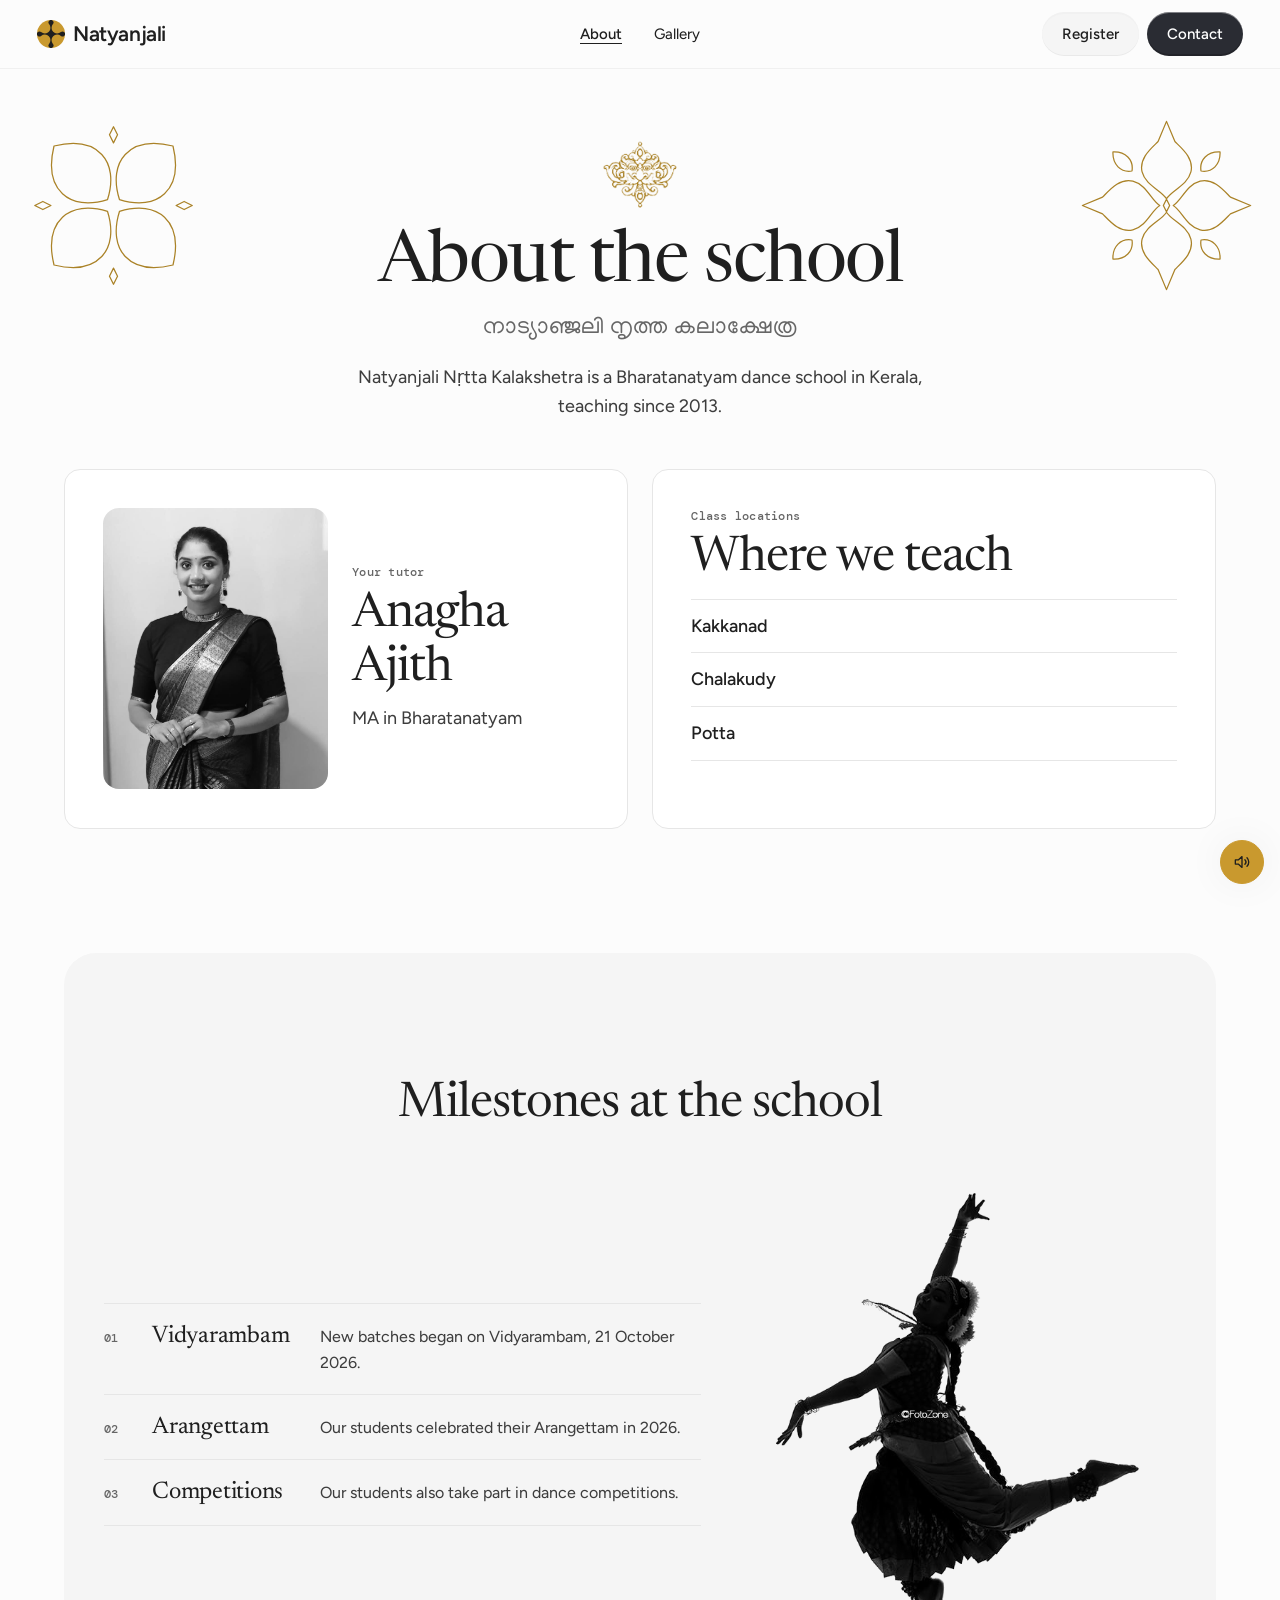
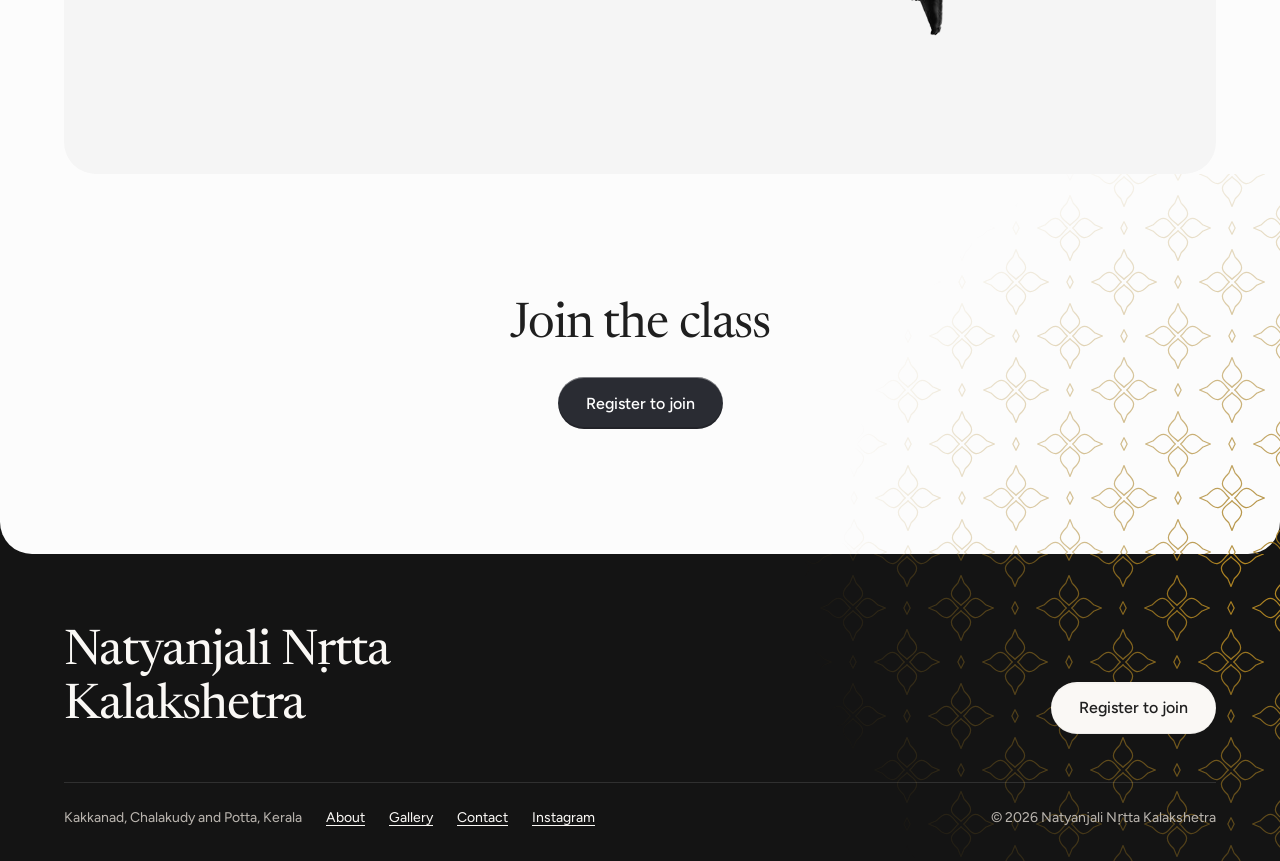
==== about.html @ d90ac561 "Preview of the Natyanjali Nṛtta Kalakshetra website Temporary copy for client review. It will be del" ====
<!doctype html>
<html lang="en">
<head>
  <meta charset="utf-8">
  <meta name="robots" content="noindex, nofollow">
  <meta name="viewport" content="width=device-width, initial-scale=1">
  <title>About | Natyanjali Nṛtta Kalakshetra</title>
  <meta name="description" content="Natyanjali Nṛtta Kalakshetra is a Bharatanatyam dance school in Kerala, teaching since 2013 in Kakkanad, Chalakudy and Potta. Tutor: Anagha Ajith.">
  <meta property="og:title" content="About Natyanjali Nṛtta Kalakshetra">
  <meta property="og:description" content="A Bharatanatyam dance school in Kerala, teaching since 2013 in Kakkanad, Chalakudy and Potta.">
  <meta property="og:type" content="website">
  <meta name="theme-color" content="#fcfcfc">
  <link rel="icon" href="favicon.svg" type="image/svg+xml">
  <link rel="preconnect" href="https://fonts.googleapis.com">
  <link rel="preconnect" href="https://fonts.gstatic.com" crossorigin>
  <link rel="stylesheet" href="https://fonts.googleapis.com/css2?family=DM+Mono:wght@400&family=Figtree:wght@300..700&family=Manjari:wght@400&family=Newsreader:opsz,wght@6..72,400&display=swap">
  <script>
    // Opening animations only run on a visible page. They finish in under 2 seconds, so the
    // class always comes off at 2.5: if they ever stall, the text still appears.
    if (document.visibilityState === "visible" && !matchMedia("(prefers-reduced-motion: reduce)").matches) {
      document.documentElement.classList.add("animate-in");
      setTimeout(function () { document.documentElement.classList.remove("animate-in"); }, 2500);
    }
  </script>
  <link rel="stylesheet" href="css/tokens.css">
  <link rel="stylesheet" href="css/site.css">
</head>
<body>
  <a class="skip-link" href="#main">Skip to content</a>

  <div class="page">
    <header class="nav">
      <div class="wrap nav-inner">
        <a class="brand" href="index.html" aria-label="Natyanjali, home">
          <img src="favicon.svg" alt="" width="28" height="28">
          Natyanjali
        </a>
        <nav class="nav-links" aria-label="Pages">
          <a href="about.html" aria-current="page">About</a>
          <a href="gallery.html">Gallery</a>
        </nav>
        <div class="nav-actions">
          <a class="btn btn-secondary" href="index.html#register">Register</a>
          <a class="btn btn-primary" href="contact.html">Contact</a>
        </div>
      </div>
    </header>

    <main id="main">
      <section class="wrap about-head">
        <div class="ornament" aria-hidden="true">
          <img src="images/ornament-gold.png" alt="" width="390" height="352">
        </div>
        <h1 class="display">About the school</h1>
        <p class="hero-malayalam" lang="ml">നാട്യാഞ്ജലി നൃത്ത കലാക്ഷേത്ര</p>
        <p class="lede">Natyanjali Nṛtta Kalakshetra is a Bharatanatyam dance school in Kerala, teaching since 2013.</p>
      </section>

      <section class="wrap about-cards" aria-label="Tutor and class locations">
        <article class="card about-card tutor-card">
          <figure class="tutor-portrait">
            <img src="images/tutor-portrait.jpg" alt="Portrait of Anagha Ajith, smiling, in a black blouse and a black and gold saree" width="800" height="1000" loading="lazy">
          </figure>
          <div class="tutor-text">
            <p class="label">Your tutor</p>
            <h2 class="title">Anagha Ajith</h2>
            <p>MA in Bharatanatyam</p>
          </div>
        </article>
        <article class="card about-card">
          <p class="label">Class locations</p>
          <h2 class="title">Where we teach</h2>
          <ul class="about-places">
            <li>Kakkanad</li>
            <li>Chalakudy</li>
            <li>Potta</li>
          </ul>
        </article>
      </section>

      <div class="wrap about-journey">
        <section class="section journey-panel" aria-labelledby="milestones-title">
          <div class="wrap">
            <div class="section-head">
              <h2 class="title" id="milestones-title">Milestones at the school</h2>
            </div>
            <div class="journey-grid">
              <ol class="journey-list">
                <li>
                  <span class="label">01</span>
                  <span class="journey-name">Vidyarambam</span>
                  <span class="journey-text">New batches began on Vidyarambam, 21 October 2026.</span>
                </li>
                <li>
                  <span class="label">02</span>
                  <span class="journey-name">Arangettam</span>
                  <span class="journey-text">Our students celebrated their Arangettam in 2026.</span>
                </li>
                <li>
                  <span class="label">03</span>
                  <span class="journey-name">Competitions</span>
                  <span class="journey-text">Our students also take part in dance competitions.</span>
                </li>
              </ol>
              <img class="journey-photo leap-photo" src="images/dancer-leap.png" alt="Silhouette of a Bharatanatyam dancer leaping, one arm raised and one leg extended." width="600" height="900" loading="lazy">
            </div>
          </div>
        </section>
      </div>

      <section class="section wrap about-cta" aria-labelledby="join-title">
        <h2 class="title" id="join-title">Join the class</h2>
        <a class="btn btn-primary btn-large" href="index.html#register">Register to join</a>
      </section>
    </main>
  </div>

  <footer class="footer">
    <div class="wrap">
      <div class="footer-top">
        <p class="footer-name">Natyanjali Nṛtta Kalakshetra</p>
        <a class="btn btn-secondary btn-large" href="index.html#register">Register to join</a>
      </div>
      <div class="footer-bottom">
        <ul class="footer-contact" id="footer-contact">
          <li id="footer-address">Kerala, India</li>
          <li><a href="about.html" aria-current="page">About</a></li>
          <li><a href="gallery.html">Gallery</a></li>
          <li><a href="contact.html">Contact</a></li>
          <li><a id="footer-instagram" target="_blank" rel="noopener">Instagram</a></li>
        </ul>
        <span>&copy; <span id="year">2026</span> Natyanjali Nṛtta Kalakshetra</span>
      </div>
    </div>
    <div class="footer-rosette" aria-hidden="true">
      <svg id="rosette" viewBox="0 0 1000 1000"></svg>
    </div>
  </footer>

  <script src="js/config.js"></script>
  <script src="js/main.js"></script>
  <script src="js/music.js"></script>
</body>
</html>
---- css/tokens.css ----
/* ==========================================================================
   Natyanjali design tokens
   Values follow the visual language of sarvam.ai/brand-guidelines.
   Change a value here and it updates across the whole site.
   See DESIGN.md for how each token is meant to be used.
   ========================================================================== */

:root {
  color-scheme: light;

  /* Surfaces */
  --surface: #fcfcfc;
  --surface-raised: #ffffff;
  --surface-2: #f5f5f5;
  --surface-3: #f0f0f0;
  --surface-inverse: #141414;

  /* Strokes */
  --stroke: #e6e6e6;
  --stroke-soft: #f0f0f0;
  --stroke-strong: #8a8a8a; /* form controls: 3:1 against the surface */

  /* Text */
  --text: #1f1f1f;
  --text-2: #3d3d3d;
  --text-3: #666666;
  --text-inverse: #faf8f5;
  --text-inverse-2: #b9b4ae;

  /* Brand */
  --blue: #393cc1;
  --ink: #2a2c33; /* primary button */
  --danger: #b3261e;

  /* The footer rosette. The logo's disc in favicon.svg uses the same value. */
  --gold-on-dark: #c9992e;

  /* Type families */
  --font-display: "Newsreader", "Noto Serif Malayalam", Georgia, serif;
  --font-body: "Figtree", "Noto Sans Malayalam", system-ui, sans-serif;
  --font-mono: "DM Mono", ui-monospace, Menlo, monospace;
  --font-malayalam: "Manjari", "Noto Sans Malayalam", sans-serif;

  /* Type scale */
  --text-display: clamp(2.5rem, 1.45rem + 4.6vw, 4.5rem);
  --text-title: clamp(2rem, 1.55rem + 1.9vw, 3.25rem);
  --text-heading: 1.625rem;
  --text-lede: 1.125rem;
  --text-body: 1rem;
  --text-small: 0.875rem;
  --text-label: 0.75rem;

  --weight-regular: 425;
  --weight-medium: 525;

  /* Spacing */
  --space-1: 0.25rem;
  --space-2: 0.5rem;
  --space-3: 0.75rem;
  --space-4: 1rem;
  --space-5: 1.5rem;
  --space-6: 2rem;
  --space-7: 3rem;
  --space-8: 4.5rem;
  --space-9: clamp(4.5rem, 3rem + 6vw, 8rem);

  /* Layout */
  --page-max: 72rem;
  --reading-max: 36rem;
  --gutter: clamp(1rem, 0.5rem + 2.5vw, 2.5rem);
  --nav-height: 68px;

  /* Radii */
  --radius-sm: 0.5rem;
  --radius-md: 0.75rem;
  --radius-lg: 1rem;
  --radius-xl: 2rem;
  --radius-pill: 999px;

  /* Elevation */
  --shadow-card: 0 0 40px 0 #0000000f;
  --shadow-button-primary: inset 0 1px 0 0 #ffffff66, inset 0 -2px 0 0 #00000033;
  --shadow-button-secondary: inset 0 2px 0 0 #c8c8c81a, inset 0 -1px 0 0 #0000000d;

  /* Focus */
  --focus-ring: 0 0 0 3px #393cc140;
  --danger-ring: 0 0 0 3px #b3261e26;

  /* Motion */
  --ease-out: cubic-bezier(0.16, 1, 0.3, 1);
  --ease-in-out: cubic-bezier(0.4, 0, 0.2, 1);
  --duration-fast: 150ms;
  --duration-base: 450ms;
}
---- css/site.css ----
/* ==========================================================================
   Base
   ========================================================================== */

*, *::before, *::after { box-sizing: border-box; }

html {
  scroll-behavior: smooth;
  scroll-padding-top: calc(var(--nav-height) + var(--space-5));
  -webkit-text-size-adjust: 100%;
}

body {
  margin: 0;
  background: var(--surface-inverse);
  color: var(--text-2);
  font-family: var(--font-body);
  font-size: var(--text-body);
  font-weight: var(--weight-regular);
  line-height: 1.6;
  -webkit-font-smoothing: antialiased;
}

h1, h2, h3, p, ol, ul, dl, dd, fieldset, legend { margin: 0; padding: 0; }
ol, ul { list-style: none; }
fieldset { border: 0; min-width: 0; }
a { color: inherit; }
img, svg, iframe { display: block; max-width: 100%; }
img { height: auto; }
[hidden] { display: none !important; }

:focus-visible {
  outline: 2px solid var(--blue);
  outline-offset: 2px;
}

.skip-link {
  position: absolute;
  left: var(--space-4);
  top: -4rem;
  z-index: 100;
  padding: var(--space-2) var(--space-4);
  border-radius: var(--radius-pill);
  background: var(--ink);
  color: #fff;
}
.skip-link:focus { top: var(--space-3); }

.page {
  background: var(--surface);
  border-radius: 0 0 var(--radius-xl) var(--radius-xl);
}

.wrap {
  width: min(100%, calc(var(--page-max) + var(--gutter) * 2));
  margin-inline: auto;
  padding-inline: var(--gutter);
}

/* ==========================================================================
   Type
   ========================================================================== */

.display, .title {
  color: var(--text);
  font-family: var(--font-display);
  font-weight: 400;
  letter-spacing: -0.02em;
  line-height: 1.1;
  text-wrap: balance;
}
.display { font-size: var(--text-display); }
.title { font-size: var(--text-title); }

.lede {
  color: var(--text-2);
  font-size: var(--text-lede);
  line-height: 1.6;
  text-wrap: pretty;
}

.heading {
  color: var(--text);
  font-size: var(--text-heading);
  font-weight: var(--weight-medium);
  line-height: 1.33;
}

.label {
  font-family: var(--font-mono);
  font-size: var(--text-label);
  letter-spacing: 0.02em;
  line-height: 1.35;
}

/* The small gold ornament that sits above headings */
.ornament {
  width: 76px;
  margin-inline: auto;
}
.ornament img { width: 100%; height: auto; }

/* ==========================================================================
   Buttons
   ========================================================================== */

.btn {
  display: inline-flex;
  align-items: center;
  justify-content: center;
  gap: var(--space-2);
  min-height: 44px;
  padding: var(--space-2) 1.25rem;
  border: 0;
  border-radius: var(--radius-pill);
  font: inherit;
  font-size: 0.9375rem;
  font-weight: var(--weight-medium);
  line-height: 1.2;
  text-decoration: none;
  cursor: pointer;
  transition: background-color var(--duration-fast) var(--ease-in-out), color var(--duration-fast) var(--ease-in-out), box-shadow var(--duration-fast) var(--ease-in-out), transform var(--duration-fast) var(--ease-in-out);
}
.btn:active { transform: translateY(1px); }

.btn-primary {
  background: var(--ink);
  box-shadow: var(--shadow-button-primary);
  color: #fff;
}
/* On hover the button fills with gold and the text turns dark, which keeps it readable (about 6:1). */
.btn-primary:hover:not(.is-waiting) {
  background: var(--gold-on-dark);
  box-shadow: none;
  color: var(--text);
}

.btn-secondary {
  background: var(--surface-2);
  box-shadow: var(--shadow-button-secondary);
  color: var(--text);
}
.btn-secondary:hover { background: var(--stroke); }

.btn-large { min-height: 52px; padding-inline: 1.75rem; font-size: 1rem; }
.btn-block { width: 100%; }

/* Waits for the consent tick. Still clickable, so it can explain what's missing. */
.btn-primary.is-waiting { background: var(--stroke); box-shadow: none; color: var(--text-3); }
.btn-primary[aria-busy="true"] { cursor: progress; opacity: 0.75; }

/* ==========================================================================
   Navigation
   ========================================================================== */

.nav {
  position: sticky;
  top: 0;
  z-index: 50;
  background: #fcfcfcd9;
  -webkit-backdrop-filter: blur(14px);
  backdrop-filter: blur(14px);
  box-shadow: 0 1px 0 var(--stroke-soft);
}

/* The bar runs the full width of the screen: logo at the far left, buttons at the far right, with the same padding either side */
.nav-inner {
  display: grid;
  grid-template-columns: 1fr auto 1fr;
  align-items: center;
  gap: var(--space-5);
  height: var(--nav-height);
  width: 100%;
  margin: 0;
  padding-inline: clamp(1rem, 0.4rem + 2.4vw, 2.5rem);
}
.brand { justify-self: start; }

.brand {
  display: inline-flex;
  align-items: center;
  gap: var(--space-2);
  color: var(--text);
  font-size: 1.3125rem;
  font-weight: 600;
  letter-spacing: -0.02em;
  text-decoration: none;
}
.brand img { width: 28px; height: 28px; }

.nav-links { display: flex; gap: var(--space-6); }
.nav-links a {
  color: var(--text);
  font-size: 0.9375rem;
  text-decoration: none;
}
.nav-links a:hover { color: var(--text-3); }

.nav-actions { display: flex; justify-self: end; gap: var(--space-2); }

/* ==========================================================================
   Hero: the title on the left, the dancer on the right, as one section
   ========================================================================== */

.hero {
  position: relative;
  display: flex;
  align-items: center;
  overflow: hidden;
  min-height: var(--hero-h);
}

.hero-inner { position: relative; z-index: 1; padding-block: var(--space-7); }

/* The gold temple pillar on the left balances the dancer on the right. Both are sized from the same
   height (--hero-h) so the pillar always runs from her raised hand down to her feet. */
.hero {
  --hero-h: min(calc(100svh - var(--nav-height)), 760px);
  --fig-scale: 1.2;                                  /* the photo's height, as a multiple of --hero-h */
  --fig-h: calc(var(--hero-h) * var(--fig-scale) * 0.634);   /* from her raised hand to her feet */
  --fig-base: calc(var(--hero-h) * var(--fig-scale) * 0.12); /* her feet, measured up from the section's bottom */
  --pillar-w: clamp(190px, 54vw, 320px);             /* phones only, see below */
  --pillar-edge: 0.75rem;
}
.hero-pillar {
  position: absolute;
  bottom: var(--fig-base);
  left: var(--pillar-edge);
  height: var(--fig-h);
  width: auto;
  pointer-events: none;
}

.hero .display { font-size: clamp(2.25rem, 4.4vw, 4rem); }

/* The text block is centred on the whole section. The dancer sits to its right, the pillar to its left. */
.hero-text {
  margin-inline: auto;
  width: min(32rem, 44vw);
  text-align: center;
}
.hero-text .ornament { margin: 0 auto var(--space-4); }

.hero-malayalam {
  margin-top: var(--space-2);
  color: var(--text-3);
  font-family: var(--font-malayalam);
  font-size: clamp(1.125rem, 1rem + 0.6vw, 1.5rem);
  line-height: 1.5;
}

.hero-text .lede { margin: var(--space-3) auto var(--space-5); }

/* The photo's light side and floor fade into the page. Its dark corner keeps the right edge. */
.hero-photo { position: absolute; inset: 0; pointer-events: none; }
.hero-photo img {
  position: absolute;
  /* On narrower screens the dancer moves further right, off the centred text. Her dark corner is just cropped. */
  right: calc(-1 * clamp(40px, (1560px - 100vw) * 0.5, 150px));
  bottom: 0;
  width: auto;
  max-width: none;
  height: calc(var(--hero-h) * var(--fig-scale));
  -webkit-mask-image: linear-gradient(90deg, transparent 0%, #000 32%), linear-gradient(180deg, #000 86%, transparent 100%);
  mask-image: linear-gradient(90deg, transparent 0%, #000 32%), linear-gradient(180deg, #000 86%, transparent 100%);
  -webkit-mask-composite: source-in;
  mask-composite: intersect;
}

/* On narrow laptop and tablet screens the dancer is a little smaller and sits further right, clear of the centred text */
@media (min-width: 861px) and (max-width: 1000px) {
  .hero { --fig-scale: 1; }
  .hero-photo img { right: -130px; }
}

/* ==========================================================================
   Registration
   ========================================================================== */

.register { padding-bottom: 0; }

.register-grid {
  display: grid;
  grid-template-columns: minmax(0, 5fr) minmax(0, 7fr);
  gap: clamp(var(--space-6), 6vw, 6rem);
  align-items: start;
}

.register-intro { position: sticky; top: calc(var(--nav-height) + var(--space-6)); }
.register-intro .lede { margin-top: var(--space-3); }

/* A soft clearing, so the gold pattern passes around this text and not through it */
.register-intro { background: var(--surface); box-shadow: 0 0 28px 28px var(--surface); }

.next-steps-title { margin-top: var(--space-6); margin-bottom: var(--space-2); color: var(--text); font-size: var(--text-body); font-weight: var(--weight-medium); }
.next-steps li {
  display: grid;
  grid-template-columns: 2rem 1fr;
  padding-block: 0.875rem;
  border-top: 1px solid var(--stroke);
}
.next-steps .label { padding-top: 0.25rem; color: var(--text-3); }

.card {
  background: var(--surface-raised);
  border: 1px solid var(--stroke);
  border-radius: var(--radius-lg);
}

.form-card { padding: clamp(var(--space-5), 3vw, 2.5rem); box-shadow: var(--shadow-card); }

/* ==========================================================================
   Form
   ========================================================================== */

.form-grid {
  display: grid;
  grid-template-columns: repeat(2, minmax(0, 1fr));
  gap: var(--space-5) var(--space-4);
}
.span-2 { grid-column: 1 / -1; }

.field-label, .group-label {
  display: block;
  margin-bottom: var(--space-2);
  color: var(--text);
  font-size: var(--text-small);
  font-weight: var(--weight-medium);
  line-height: 1.4;
}
.optional { color: var(--text-3); font-weight: var(--weight-regular); }
.hint { margin-top: 0.375rem; color: var(--text-3); font-size: 0.8125rem; line-height: 1.4; }

.input {
  display: block;
  width: 100%;
  min-height: 48px;
  padding: 0.6875rem 0.875rem;
  border: 1px solid var(--stroke-strong);
  border-radius: var(--radius-md);
  background: #fff;
  color: var(--text);
  font: inherit;
  font-size: 1rem; /* 16px stops iOS zooming on focus */
  line-height: 1.4;
  transition: border-color var(--duration-fast), box-shadow var(--duration-fast);
}
.input:hover { border-color: var(--text-3); }
.input:focus { border-color: var(--blue); box-shadow: var(--focus-ring); outline: none; }
textarea.input { min-height: 96px; resize: vertical; }

select.input {
  appearance: none;
  padding-right: 2.5rem;
  background-image: url("data:image/svg+xml,%3Csvg xmlns='http://www.w3.org/2000/svg' width='12' height='8' fill='none' stroke='%23666' stroke-width='1.5'%3E%3Cpath d='m1 1.5 5 5 5-5'/%3E%3C/svg%3E");
  background-position: right 0.875rem center;
  background-repeat: no-repeat;
}

.field.has-error .input { border-color: var(--danger); box-shadow: var(--danger-ring); }
.field-error {
  margin-top: 0.375rem;
  color: var(--danger);
  font-size: 0.8125rem;
  font-weight: var(--weight-medium);
  line-height: 1.4;
}

/* Pill radios */
.choice-row { display: flex; flex-wrap: wrap; gap: var(--space-2); }
.choice { position: relative; flex: 1 1 auto; }
.choice input { position: absolute; inset: 0; margin: 0; opacity: 0; cursor: pointer; }
.choice span {
  display: flex;
  align-items: center;
  justify-content: center;
  min-height: 44px;
  padding: 0.5rem 1rem;
  border: 1px solid var(--stroke-strong);
  border-radius: var(--radius-pill);
  background: #fff;
  color: var(--text-2);
  font-size: 0.9375rem;
  line-height: 1.2;
  text-align: center;
  transition: background-color var(--duration-fast), color var(--duration-fast), border-color var(--duration-fast);
}
.choice input:hover + span { border-color: var(--text-3); }
.choice input:checked + span { border-color: var(--ink); background: var(--ink); box-shadow: var(--shadow-button-primary); color: #fff; }
.choice input:focus-visible + span { outline: 2px solid var(--blue); outline-offset: 2px; }
.field.has-error .choice span { border-color: var(--danger); }

/* Consent */
.consent {
  display: grid;
  grid-template-columns: 22px 1fr;
  gap: var(--space-3);
  color: var(--text-2);
  font-size: var(--text-small);
  line-height: 1.5;
  cursor: pointer;
}
.consent input {
  width: 20px;
  height: 20px;
  margin: 1px 0 0;
  accent-color: var(--ink);
  cursor: pointer;
}

/* Spam trap: bots fill this in, people never see it */
.trap { position: absolute; left: -9999px; width: 1px; height: 1px; overflow: hidden; }

.form-alert {
  padding: var(--space-3) var(--space-4);
  border-radius: var(--radius-md);
  background: #b3261e0f;
  color: var(--danger);
  font-size: var(--text-small);
  font-weight: var(--weight-medium);
}
.form-alert a { color: inherit; }

/* Success panel */
.done { text-align: center; padding-block: var(--space-5); }
.done:focus { outline: none; }
.done-check {
  display: grid;
  place-items: center;
  width: 52px;
  height: 52px;
  margin: 0 auto var(--space-4);
  border-radius: 50%;
  background: linear-gradient(180deg, #d5650f 0%, #eaaf1c 100%);
  color: #fff;
}
.done .heading { margin-bottom: var(--space-2); }
.done-actions { display: flex; flex-wrap: wrap; justify-content: center; gap: var(--space-2); margin-top: var(--space-5); }

/* ==========================================================================
   Sections
   ========================================================================== */

.section { padding-block: var(--space-9); }

.section-head { max-width: var(--reading-max); margin-inline: auto; text-align: center; }
.section-head .ornament { margin-bottom: var(--space-4); }
.section-head .lede { margin-top: var(--space-3); }

/* ==========================================================================
   About page
   ========================================================================== */

.nav-links a[aria-current="page"] { font-weight: var(--weight-medium); text-decoration: underline; text-underline-offset: 4px; }

.about-head { padding-block: var(--space-8) var(--space-7); text-align: center; overflow-x: clip; /* the turning side motifs must not widen the page */ }
.about-head .ornament { margin-bottom: var(--space-4); }
.about-head .lede { max-width: 36rem; margin: var(--space-4) auto 0; }

.about-cards { display: grid; grid-template-columns: repeat(2, minmax(0, 1fr)); gap: var(--space-5); }
.about-card { padding: clamp(var(--space-5), 3vw, 2.5rem); }
.about-card .label { display: block; margin-bottom: var(--space-2); color: var(--text-3); }
.about-card p:not(.label) { margin-top: var(--space-2); font-size: var(--text-lede); }
.about-places { margin-top: var(--space-3); }
.about-places li { padding-block: var(--space-3); border-top: 1px solid var(--stroke); color: var(--text); font-size: var(--text-lede); font-weight: var(--weight-medium); }
.about-places li:last-child { border-bottom: 1px solid var(--stroke); }

.contact-list { margin-top: var(--space-3); }
.contact-list > div { padding-block: var(--space-3); border-top: 1px solid var(--stroke); }
.contact-list > div:last-child { border-bottom: 1px solid var(--stroke); }
.contact-list dt { color: var(--text-3); }
.contact-list a { color: var(--text); font-size: var(--text-lede); font-weight: var(--weight-medium); overflow-wrap: anywhere; text-underline-offset: 3px; }

/* Contact page: the details card beside the message form */
.contact-top { align-items: start; }
.contact-form-card { box-shadow: var(--shadow-card); }
.contact-form-card .title { margin-bottom: var(--space-5); }
.contact-form-card .done { margin-top: var(--space-2); }

/* Contact page: one card with a map for each class location */
.locations { padding-top: var(--space-8); }
.locations .section-head .label { display: block; margin-bottom: var(--space-2); color: var(--text-3); }
.location-grid {
  display: grid;
  grid-template-columns: repeat(3, minmax(0, 1fr));
  gap: var(--space-5);
  margin-top: var(--space-7);
}
.location-card { display: flex; flex-direction: column; overflow: hidden; box-shadow: var(--shadow-card); }
.location-map {
  display: block;
  width: 100%;
  aspect-ratio: 4 / 3;
  border: 0;
  border-bottom: 1px solid var(--stroke);
  background: var(--surface-2);
}
/* On touch screens the map is a picture, so a finger swiping down the page doesn't get caught by it.
   The Get directions button opens the full, interactive map instead. */
@media (hover: none) { .location-map { pointer-events: none; } }
.location-body { display: flex; flex: 1; flex-direction: column; gap: var(--space-2); padding: var(--space-5); }
.location-body .label { color: var(--text-3); }
.location-address { flex: 1; margin-bottom: var(--space-3); color: var(--text-2); line-height: 1.5; }

/* About page: the tutor's portrait beside her name */
.tutor-card { display: grid; grid-template-columns: minmax(0, 0.95fr) minmax(0, 1fr); gap: var(--space-5); align-items: center; }
.tutor-portrait { margin: 0; overflow: hidden; aspect-ratio: 4 / 5; border-radius: var(--radius-lg); background: var(--surface-3); }
.tutor-portrait img { width: 100%; height: 100%; object-fit: cover; }

/* Gallery page: small photos in columns of different heights, like a Pinterest board.
   Each photo keeps its own shape, and the columns fill from left to right. */
.gallery { padding-bottom: var(--space-7); }
.gallery .section-head .label { display: block; margin-bottom: var(--space-2); color: var(--text-3); }
.gallery-grid { --gallery-gap: var(--space-3); columns: 11rem; column-gap: var(--gallery-gap); margin-top: var(--space-7); }
.gallery-item { margin: 0 0 var(--gallery-gap); break-inside: avoid; }
/* Set up by js/gallery.js: real columns, with each photo placed in the shortest one */
.gallery-grid.is-masonry { display: flex; columns: auto; align-items: flex-start; }
.gallery-column { display: flex; flex: 1 1 0; flex-direction: column; gap: var(--gallery-gap); min-width: 0; }
.gallery-grid.is-masonry .gallery-item { width: 100%; margin: 0; }
.gallery-open {
  display: block;
  width: 100%;
  padding: 0;
  overflow: hidden;
  border: 0;
  border-radius: var(--radius-md);
  background: var(--surface-3);
  box-shadow: var(--shadow-card);
  cursor: zoom-in;
}
.gallery-open img { display: block; width: 100%; height: auto; transition: transform var(--duration-base) var(--ease-out); }
.gallery-open:hover img { transform: scale(1.04); }
.gallery-open:focus-visible { outline: 2px solid var(--blue); outline-offset: 3px; }

/* The photo viewer */
.lightbox {
  position: fixed;
  inset: 0;
  width: 100%;
  height: 100%;
  max-width: none;
  max-height: none;
  margin: 0;
  padding: 0;
  border: 0;
  background: #111111f2;
  color: #fff;
}
.lightbox[open] { display: flex; align-items: center; justify-content: center; padding: var(--space-5) var(--space-8); }
.lightbox::backdrop { background: transparent; }
.lightbox-figure { display: flex; flex-direction: column; align-items: center; gap: var(--space-3); max-width: 100%; margin: 0; }
.lightbox-figure img { width: auto; max-width: 100%; height: auto; max-height: calc(100vh - 8rem); max-height: calc(100dvh - 8rem); object-fit: contain; border-radius: var(--radius-md); }
.lightbox-figure figcaption { color: #e8e4dd; font-size: var(--text-small); line-height: 1.5; text-align: center; }
.lightbox-button {
  position: absolute;
  display: grid;
  place-items: center;
  width: 48px;
  height: 48px;
  padding: 0;
  border: 1px solid #ffffff40;
  border-radius: var(--radius-pill);
  background: #ffffff14;
  color: #fff;
  cursor: pointer;
  transition: background-color var(--duration-fast) var(--ease-in-out), color var(--duration-fast) var(--ease-in-out);
}
.lightbox-button:hover { border-color: var(--gold-on-dark); background: var(--gold-on-dark); color: var(--text); }
.lightbox-button:focus-visible { outline: 2px solid #fff; outline-offset: 3px; }
.lightbox-close { top: var(--space-4); right: var(--space-4); }
.lightbox-prev { left: var(--space-4); top: 50%; transform: translateY(-50%); }
.lightbox-next { right: var(--space-4); top: 50%; transform: translateY(-50%); }

.about-journey { margin-top: var(--space-9); }

/* Cropped to the dancer, so the photo's floor and corners don't show as a box */
.leap-photo { aspect-ratio: 600 / 660; object-fit: cover; object-position: 50% 42%; }

.about-cta { text-align: center; }
.about-cta .btn { margin-top: var(--space-5); }

/* ==========================================================================
   Journey
   ========================================================================== */

.journey-panel { background: var(--surface-2); border-radius: var(--radius-xl); }

.journey-grid {
  display: grid;
  grid-template-columns: minmax(0, 7fr) minmax(0, 5fr);
  gap: var(--space-7);
  align-items: center;
  margin-top: var(--space-7);
}

/* The seated dancer, cut at the floor line, with a short mirrored reflection below */
.seated-figure img {
  width: 100%;
  aspect-ratio: 960 / 908;
  object-fit: cover;
  object-position: top;
}
.seated-figure > img {
  -webkit-mask-image: linear-gradient(90deg, transparent 0%, #000 2.5%, #000 98%, transparent 100%), linear-gradient(180deg, transparent 0%, #000 6%);
  mask-image: linear-gradient(90deg, transparent 0%, #000 2.5%, #000 98%, transparent 100%), linear-gradient(180deg, transparent 0%, #000 6%);
  -webkit-mask-composite: source-in;
  mask-composite: intersect;
}
/* The reflection runs to the bottom edge of the grey panel, so the panel has no bottom padding here */
#journey { padding-bottom: 0; overflow: hidden; }
#journey .journey-grid { align-items: stretch; }
#journey .journey-list { align-self: center; padding-bottom: var(--space-9); }
.seated-figure { display: flex; flex-direction: column; margin: 0; }
.seated-reflection {
  position: relative; /* its image sits out of flow, so it fills the panel without making it taller */
  flex: 1;
  overflow: hidden;
  opacity: 0.35;
  -webkit-mask-image: linear-gradient(180deg, #000 0%, transparent 100%);
  mask-image: linear-gradient(180deg, #000 0%, transparent 100%);
}
.seated-reflection img { position: absolute; top: 0; left: 0; transform: scaleY(-1); filter: blur(0.6px); }

.journey-list li {
  display: grid;
  grid-template-columns: 2rem minmax(0, 9.5rem) minmax(0, 1fr);
  gap: var(--space-4);
  align-items: baseline;
  padding-block: 1.125rem;
  border-top: 1px solid var(--stroke);
}
.journey-list li:last-child { border-bottom: 1px solid var(--stroke); }
.journey-list .label { color: var(--text-3); }
.journey-name { color: var(--text); font-family: var(--font-display); font-size: 1.5rem; letter-spacing: -0.01em; line-height: 1.2; }
.journey-text { color: var(--text-2); }

/* ==========================================================================
   Instagram
   ========================================================================== */

.ig-frame { max-width: 44rem; margin: var(--space-6) auto 0; overflow: hidden; }
.ig-frame iframe { width: 100%; height: 640px; border: 0; }
.ig-actions { display: flex; flex-wrap: wrap; justify-content: center; gap: var(--space-2); margin-top: var(--space-5); }

/* A strip of photos that slides on its own and stops when the pointer comes near.
   The vertical padding widens the area that counts as near. */
.ig-carousel { --ig-tile: 280px; margin-top: var(--space-4); overflow: hidden; padding-block: var(--space-5); }

.ig-track {
  display: flex;
  width: max-content;
  will-change: transform;
  animation: ig-slide var(--ig-duration, 60s) linear infinite;
}
@keyframes ig-slide { to { transform: translateX(-50%); } }

.ig-carousel:hover .ig-track,
.ig-carousel:focus-within .ig-track,
.ig-carousel.is-paused .ig-track { animation-play-state: paused; }

.ig-tile { flex: none; width: var(--ig-tile); padding-inline: var(--space-2); }
.ig-tile a { display: block; overflow: hidden; aspect-ratio: 3 / 4; border-radius: var(--radius-lg); background: var(--surface-3); }
.ig-tile img { width: 100%; height: 100%; object-fit: cover; transition: transform var(--duration-base) var(--ease-out); }
.ig-tile a:hover img, .ig-tile a:focus-visible img { transform: scale(1.03); }
.ig-tile a:focus-visible { outline-offset: -4px; }

/* ==========================================================================
   Footer
   ========================================================================== */

.footer { padding-block: var(--space-8) var(--space-6); color: var(--text-inverse-2); }

.footer-top {
  display: flex;
  flex-wrap: wrap;
  align-items: flex-end;
  justify-content: space-between;
  gap: var(--space-6);
  padding-bottom: var(--space-7);
}
.footer-name {
  max-width: 34rem;
  color: var(--text-inverse);
  font-family: var(--font-display);
  font-size: var(--text-title);
  letter-spacing: -0.02em;
  line-height: 1.1;
}
.footer .btn-secondary { background: var(--text-inverse); }
.footer .btn-secondary:hover { background: #fff; }

.footer-bottom {
  display: flex;
  flex-wrap: wrap;
  justify-content: space-between;
  gap: var(--space-3) var(--space-6);
  padding-top: var(--space-5);
  border-top: 1px solid #ffffff1f;
  font-size: var(--text-small);
}
.footer-contact { display: flex; flex-wrap: wrap; gap: var(--space-2) var(--space-5); }
.footer-contact a { color: var(--text-inverse); text-underline-offset: 3px; }

/* Phones: a thin lotus rosette, cropped by the page bottom */
.footer-rosette { display: none; }
.footer-rosette svg { width: 100%; height: auto; }

/* ==========================================================================
   Gold line illustrations: background details in section corners and beside headings.
   Strength and position live here. The artwork is in images/.
   ========================================================================== */

.hero, .register, #journey, #instagram, .about-head, .about-cta, .footer { position: relative; isolation: isolate; }

/* A patch of the repeating tile, fading out from a corner */
.register::before, .about-cta::before, .footer::before {
  content: "";
  position: absolute;
  z-index: -1;
  pointer-events: none;
  background: url("../images/pattern-tile.svg") 0 0 / 108px 108px;
  opacity: var(--o, 0.8);
  animation: pattern-breathe 9s ease-in-out infinite alternate;
}

.register::before {
  left: calc((100% - 100vw) / 2);
  bottom: calc(var(--space-9) * -0.5);
  width: min(40vw, 34rem);
  height: 26rem;
  --o: 0.9;
  -webkit-mask-image: radial-gradient(circle at 0% 100%, #000 0%, transparent 72%);
  mask-image: radial-gradient(circle at 0% 100%, #000 0%, transparent 72%);
}

/* The gold temple carving in the top-left corner of the learning stages panel */
.journey-bracket {
  position: absolute;
  top: var(--space-5);
  left: var(--space-5);
  width: clamp(110px, 15vw, 190px);
  pointer-events: none;
}

.about-cta::before {
  right: calc((100% - 100vw) / 2);
  bottom: 0;
  width: min(40vw, 30rem);
  height: 100%;
  --o: 0.9;
  -webkit-mask-image: radial-gradient(circle at 100% 100%, #000 0%, transparent 72%);
  mask-image: radial-gradient(circle at 100% 100%, #000 0%, transparent 72%);
}

.footer { overflow: hidden; }
.footer::before {
  top: 0;
  right: 0;
  width: min(46%, 38rem);
  height: 100%;
  --o: 0.75;
  filter: brightness(1.5);
  -webkit-mask-image: radial-gradient(circle at 100% 0%, #000 0%, transparent 72%);
  mask-image: radial-gradient(circle at 100% 0%, #000 0%, transparent 72%);
}

/* Single motifs either side of a centred heading, turning very slowly */
#instagram::before, #instagram::after, .about-head::before, .about-head::after {
  content: "";
  position: absolute;
  z-index: -1;
  width: clamp(9rem, 14vw, 13rem);
  aspect-ratio: 1;
  opacity: 0.95;
  pointer-events: none;
  background: center / contain no-repeat;
  animation: motif-turn 120s linear infinite;
}
#instagram::before { top: var(--space-8); left: 4vw; background-image: url("../images/motif-flower.svg"); }
#instagram::after { top: var(--space-8); right: 4vw; background-image: url("../images/motif-lace.svg"); }
.about-head::before { top: var(--space-7); left: 0; background-image: url("../images/motif-petals.svg"); }
.about-head::after { top: var(--space-7); right: 0; background-image: url("../images/motif-quatrefoil.svg"); }

/* ==========================================================================
   Motion: quiet and unhurried. Everything here stops under reduced motion.
   ========================================================================== */

@keyframes pattern-breathe { to { opacity: calc(var(--o, 0.8) * 0.68); } }
@keyframes motif-turn { to { transform: rotate(360deg); } }
@keyframes rise-in { from { opacity: 0; transform: translateY(16px); } }
@keyframes photo-in { from { opacity: 0; transform: translateX(18px); } }

/* On load: the opening text rises in, line by line, and the dancer eases in.
   The animate-in class is set in each page's head, only when the page is visible. */
.animate-in .hero-text > *, .animate-in .about-head > * { animation: rise-in 0.9s var(--ease-out) both; }
.hero-text > :nth-child(2), .about-head > :nth-child(2) { animation-delay: 0.1s; }
.hero-text > :nth-child(3), .about-head > :nth-child(3) { animation-delay: 0.2s; }
.hero-text > :nth-child(4), .about-head > :nth-child(4) { animation-delay: 0.3s; }
.hero-text > :nth-child(5) { animation-delay: 0.4s; }
.animate-in .hero-pillar { animation: rise-in 1.2s var(--ease-out) both; }
.animate-in .hero-photo img { animation: photo-in 1.4s var(--ease-out) 0.15s both; }

/* On scroll: main.js adds these only when it's running, so nothing stays hidden without it */
.reveal:not(.reveal-hidden) { transition: opacity 0.8s var(--ease-out), transform 0.8s var(--ease-out); }
.reveal-hidden { opacity: 0; transform: translateY(18px); }
.journey-list li.reveal:nth-child(2) { transition-delay: 0.06s; }
.journey-list li.reveal:nth-child(3) { transition-delay: 0.12s; }
.journey-list li.reveal:nth-child(4) { transition-delay: 0.18s; }
.journey-list li.reveal:nth-child(5) { transition-delay: 0.24s; }
.journey-list li.reveal:nth-child(6) { transition-delay: 0.3s; }
.about-card.reveal:nth-child(2) { transition-delay: 0.1s; }

/* ==========================================================================
   Small screens
   ========================================================================== */

@media (max-width: 860px) {
  /* The side motifs would crowd the headings on small screens, so only the corner patches stay */
  #instagram::before, #instagram::after, .about-head::before, .about-head::after { display: none; }
  .register::before { left: 0; bottom: 0; width: 70vw; height: 16rem; }

  :root { --nav-height: 106px; }

  /* On phones the logo and the two buttons share the top row, and the page links sit on a second row */
  .nav-inner { display: flex; flex-wrap: wrap; align-content: center; justify-content: space-between; gap: 0 var(--space-3); }
  .nav-links { order: 3; width: 100%; gap: var(--space-5); }
  .nav-links a { padding-block: var(--space-2); }

  .hero { display: block; min-height: 0; }
  .hero-inner { padding-block: var(--space-6) 0; }
  /* The pillar is large background art here, with the text layered on top at full width */
  .hero { --pillar-edge: 0.5rem; }
  .hero-text { width: auto; }
  /* Softer lines keep the text easy to read. Order, back to front: photo, pillar, text. */
  .hero-photo { z-index: 0; }
  .hero-pillar { z-index: 1; opacity: 0.18; top: var(--pillar-edge); bottom: auto; width: var(--pillar-w); height: auto; }
  .hero-inner { z-index: 2; }
  .hero-photo { position: relative; inset: auto; overflow: hidden; height: 112vw; max-height: 720px; margin-top: calc(var(--space-6) * -1); }
  .hero-photo img {
    right: 0;
    height: 118%;
    -webkit-mask-image: linear-gradient(90deg, transparent 0%, #000 26%), linear-gradient(180deg, transparent 16%, #000 23%, #000 86%, transparent 100%);
    mask-image: linear-gradient(90deg, transparent 0%, #000 26%), linear-gradient(180deg, transparent 16%, #000 23%, #000 86%, transparent 100%);
  }

  .register-grid { grid-template-columns: minmax(0, 1fr); }
  .register-intro { position: static; }

  .about-cards { grid-template-columns: minmax(0, 1fr); }
  .tutor-card { grid-template-columns: minmax(0, 1fr); }
  .tutor-portrait { width: min(100%, 18rem); }
  .gallery-grid { margin-top: var(--space-6); }
  .lightbox[open] { padding: var(--space-8) var(--space-3); }
  .lightbox-prev, .lightbox-next { top: auto; bottom: var(--space-4); transform: none; }
  .lightbox-prev { left: calc(50% - 56px); }
  .lightbox-next { right: calc(50% - 56px); }
  .location-grid { grid-template-columns: minmax(0, 1fr); margin-top: var(--space-6); }
  .locations { padding-top: var(--space-7); }

  .journey-panel { border-radius: var(--radius-lg); }
  .journey-grid { grid-template-columns: minmax(0, 1fr); }
  .journey-photo, .seated-figure { width: min(85%, 24rem); margin-inline: auto; }
  #journey .journey-list { padding-bottom: 0; }
  /* The carving is large background art here, with the text layered on top */
  .journey-bracket { top: var(--space-3); left: var(--space-3); width: clamp(180px, 56vw, 300px); opacity: 0.18; }
  #journey > .wrap { position: relative; z-index: 1; }
  .seated-reflection { flex: none; aspect-ratio: 960 / 420; }
  .journey-list li { grid-template-columns: 2.25rem minmax(0, 1fr); gap: var(--space-1) var(--space-2); }
  .journey-text { grid-column: 2; }

  .footer { padding-bottom: 0; }
  /* Full width and shorter, so the pattern fades out softly and stays faint behind the text */
  .footer::before { width: 100%; height: 22rem; --o: 0.3; }
  .footer-bottom { padding-bottom: var(--space-6); }
  .footer-rosette { display: block; overflow: hidden; aspect-ratio: 3 / 2; }
}

@media (max-width: 520px) {
  .gallery-grid { --gallery-gap: var(--space-2); columns: 2; }
  .form-grid { grid-template-columns: minmax(0, 1fr); }
  .nav-actions .btn { min-height: 40px; padding-inline: 0.875rem; font-size: 0.875rem; }
  .choice { flex-basis: 100%; }
  .choice-short .choice { flex-basis: 0; }
  .choice-short .choice span { padding-inline: 0.375rem; font-size: 0.875rem; }
  .ig-actions .btn, .footer-top .btn { width: 100%; }
  .ig-carousel { --ig-tile: 220px; }
}

/* ==========================================================================
   Sound button. The music plays by default. The button shows a speaker while it plays,
   "Stop" when hovered, a muted speaker once stopped, and "Play" when hovered.
   ========================================================================== */

.sound-toggle {
  position: fixed;
  right: 1rem;
  bottom: 1rem;
  z-index: 40;
  display: inline-flex;
  align-items: center;
  justify-content: center;
  gap: 0;
  height: 44px;
  min-width: 44px;
  padding: 0 11px;
  overflow: hidden;
  border: 1px solid var(--stroke);
  border-radius: var(--radius-pill);
  background: #ffffffeb;
  -webkit-backdrop-filter: blur(10px);
  backdrop-filter: blur(10px);
  box-shadow: var(--shadow-card);
  color: var(--text-2);
  font: inherit;
  font-size: 0.875rem;
  font-weight: var(--weight-medium);
  cursor: pointer;
  transition: background-color var(--duration-fast) var(--ease-in-out), color var(--duration-fast) var(--ease-in-out), border-color var(--duration-fast) var(--ease-in-out);
}
.sound-toggle svg { flex: none; }
.sound-toggle[aria-pressed="true"] { border-color: var(--gold-on-dark); background: var(--gold-on-dark); color: var(--text); }

/* Only one icon shows at a time */
.sound-toggle [class^="ic-"] { display: none; }
.sound-toggle[aria-pressed="true"] .ic-playing,
.sound-toggle[aria-pressed="false"] .ic-muted { display: inline; }

/* The label slides out beside the icon on hover and keyboard focus, on screens that have a pointer */
.sound-label {
  max-width: 0;
  overflow: hidden;
  opacity: 0;
  white-space: nowrap;
  transition: max-width var(--duration-base) var(--ease-out), opacity var(--duration-fast) var(--ease-in-out), margin var(--duration-base) var(--ease-out);
}
.sound-toggle:focus-visible .sound-label { max-width: 6rem; margin-left: 0.5rem; margin-right: 0.25rem; opacity: 1; }
.sound-toggle:focus-visible[aria-pressed="true"] .ic-playing,
.sound-toggle:focus-visible[aria-pressed="false"] .ic-muted { display: none; }
.sound-toggle:focus-visible[aria-pressed="true"] .ic-stop,
.sound-toggle:focus-visible[aria-pressed="false"] .ic-play { display: inline; }

@media (hover: hover) {
  .sound-toggle:hover { border-color: var(--gold-on-dark); color: var(--text); }
  .sound-toggle:hover .sound-label { max-width: 6rem; margin-left: 0.5rem; margin-right: 0.25rem; opacity: 1; }
  .sound-toggle:hover[aria-pressed="true"] .ic-playing,
  .sound-toggle:hover[aria-pressed="false"] .ic-muted { display: none; }
  .sound-toggle:hover[aria-pressed="true"] .ic-stop,
  .sound-toggle:hover[aria-pressed="false"] .ic-play { display: inline; }
}

/* Very narrow phones: a slightly smaller logo and buttons keep them all on one row */
@media (max-width: 360px) {
  .brand { font-size: 1.125rem; }
  .brand img { width: 24px; height: 24px; }
  .nav-actions { gap: 0.375rem; }
  .nav-actions .btn { padding-inline: 0.625rem; font-size: 0.8125rem; }
}

@media (prefers-reduced-motion: reduce) {
  .register::before, .about-cta::before, .footer::before,
  #instagram::before, #instagram::after, .about-head::before, .about-head::after { animation: none; }

  /* No movement: the strip becomes a row people scroll themselves */
  .ig-carousel { overflow-x: auto; }
  .ig-track { animation: none; }
  .ig-clone, .ig-pause { display: none !important; }
  html { scroll-behavior: auto; }
  *, *::before, *::after { transition-duration: 0.01ms !important; transition-delay: 0ms !important; }
}
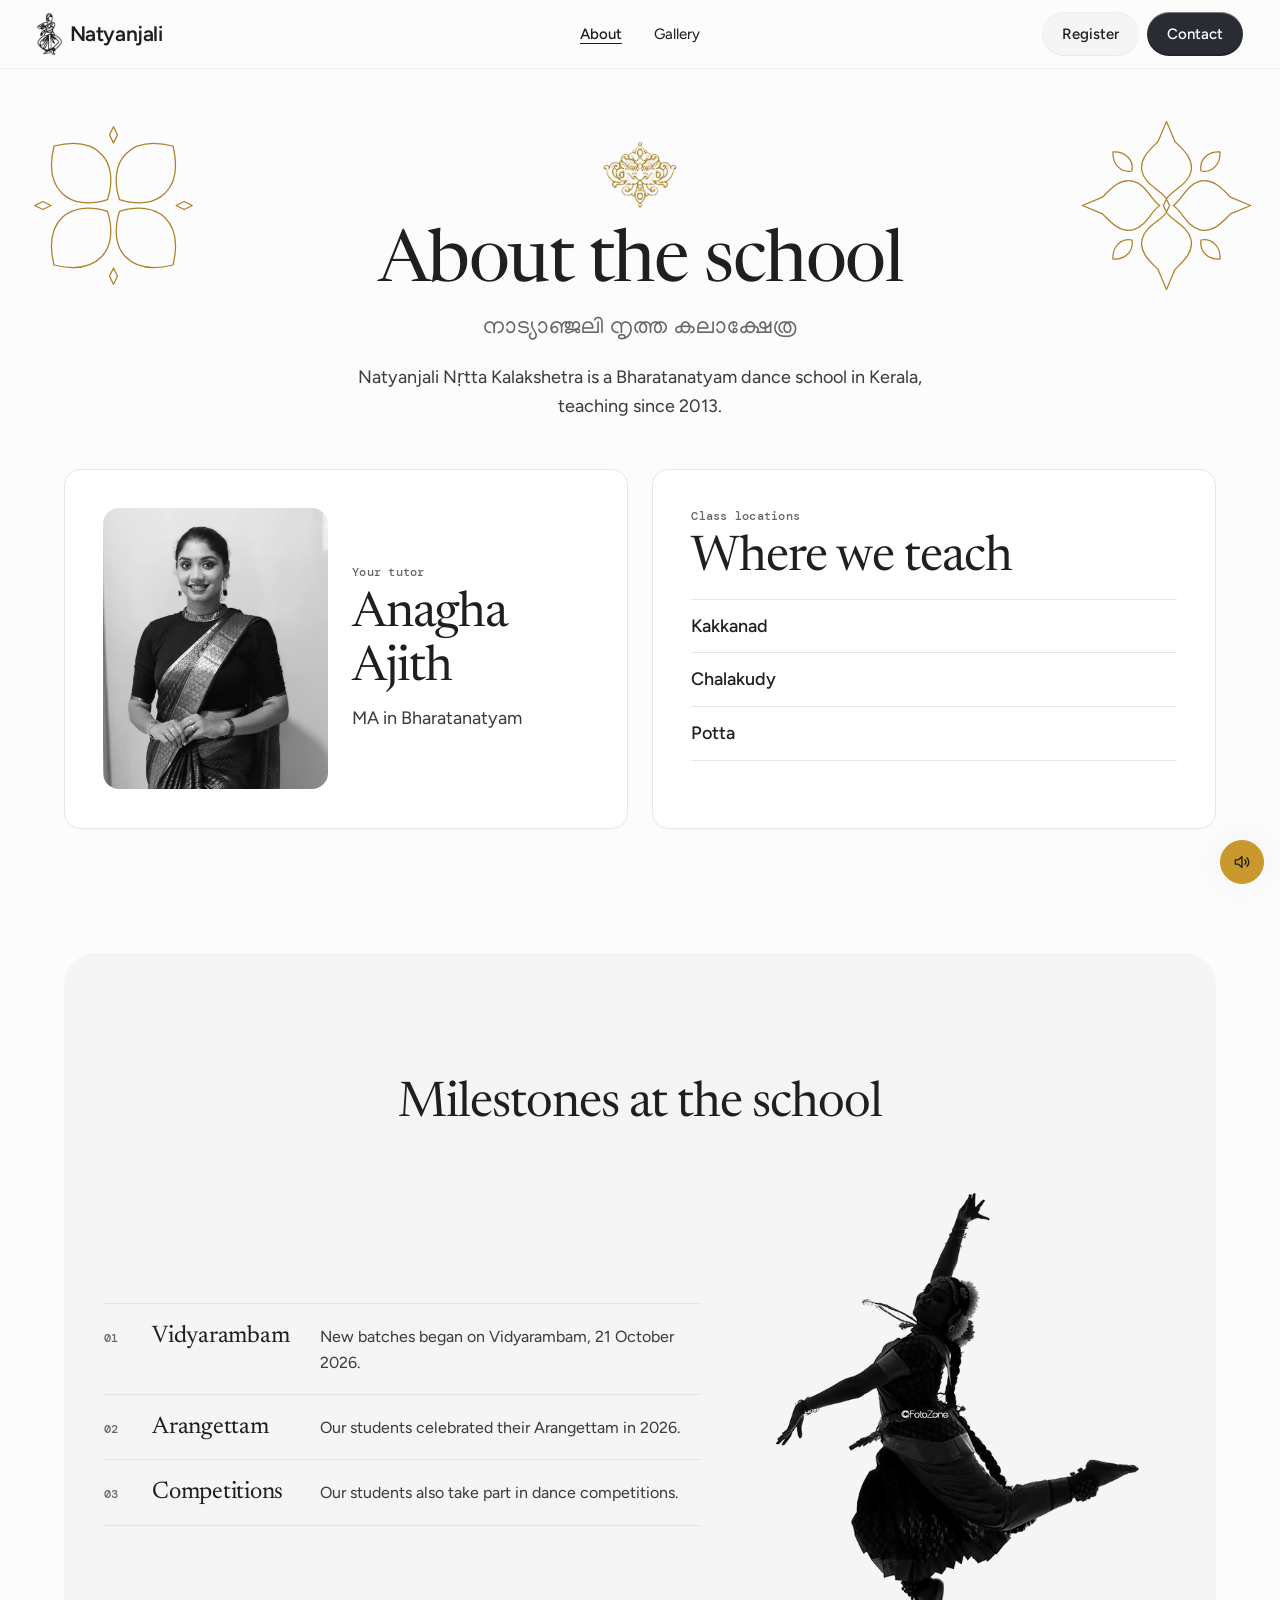
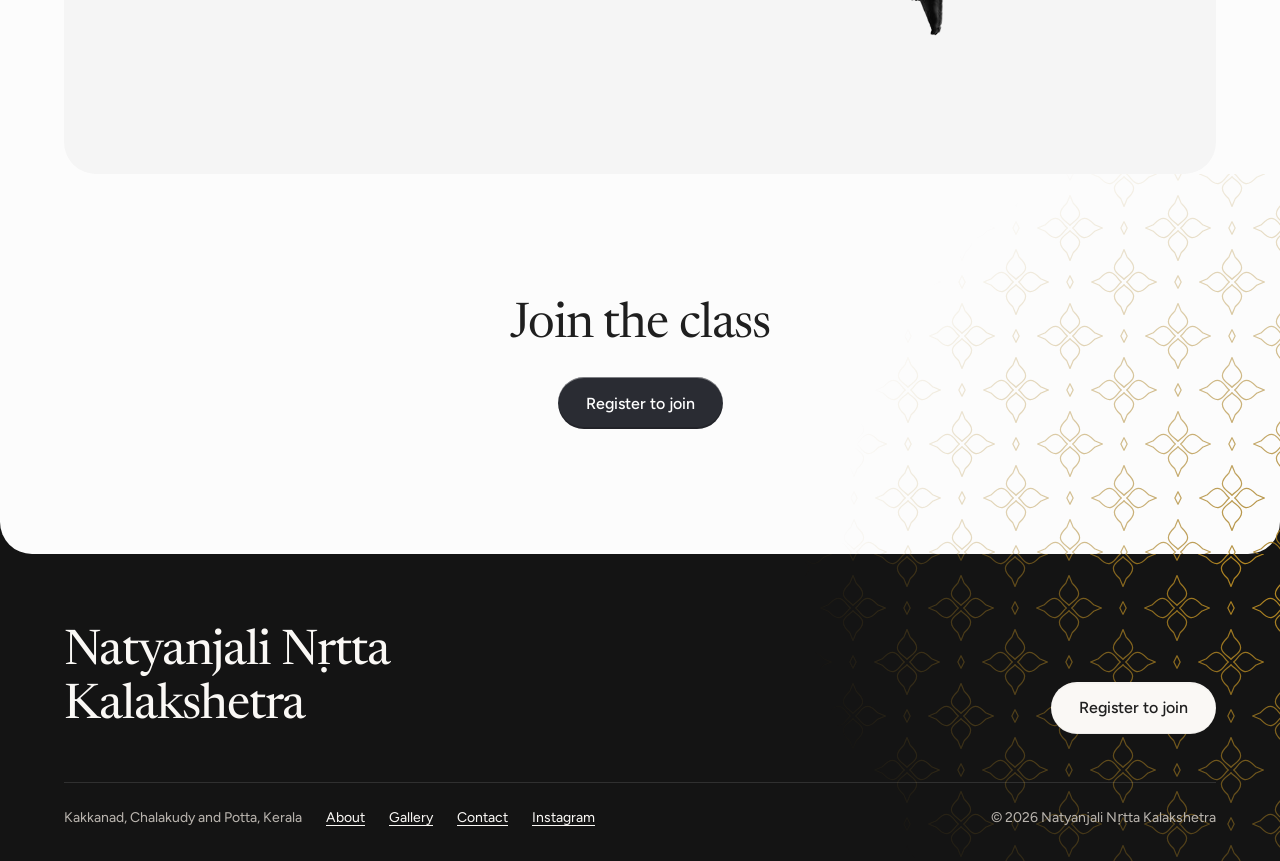
==== commit 086ccf7a: "New dancer logo, 20% smaller Co-Authored-By: Claude Sonnet 5.5 <noreply@anthropic.com>" ====
--- a/about.html
+++ b/about.html
@@ -10,7 +10,7 @@
   <meta property="og:description" content="A Bharatanatyam dance school in Kerala, teaching since 2013 in Kakkanad, Chalakudy and Potta.">
   <meta property="og:type" content="website">
   <meta name="theme-color" content="#fcfcfc">
-  <link rel="icon" href="favicon.svg" type="image/svg+xml">
+  <link rel="icon" href="favicon.png" type="image/png">
   <link rel="preconnect" href="https://fonts.googleapis.com">
   <link rel="preconnect" href="https://fonts.gstatic.com" crossorigin>
   <link rel="stylesheet" href="https://fonts.googleapis.com/css2?family=DM+Mono:wght@400&family=Figtree:wght@300..700&family=Manjari:wght@400&family=Newsreader:opsz,wght@6..72,400&display=swap">
@@ -32,7 +32,7 @@
     <header class="nav">
       <div class="wrap nav-inner">
         <a class="brand" href="index.html" aria-label="Natyanjali, home">
-          <img src="favicon.svg" alt="" width="28" height="28">
+          <img src="images/logo.png" alt="" width="25" height="42">
           Natyanjali
         </a>
         <nav class="nav-links" aria-label="Pages">
--- a/css/site.css
+++ b/css/site.css
@@ -186,7 +186,7 @@
   letter-spacing: -0.02em;
   text-decoration: none;
 }
-.brand img { width: 28px; height: 28px; }
+.brand img { width: auto; height: 42px; }
 
 .nav-links { display: flex; gap: var(--space-6); }
 .nav-links a {
@@ -951,7 +951,7 @@
 /* Very narrow phones: a slightly smaller logo and buttons keep them all on one row */
 @media (max-width: 360px) {
   .brand { font-size: 1.125rem; }
-  .brand img { width: 24px; height: 24px; }
+  .brand img { height: 35px; }
   .nav-actions { gap: 0.375rem; }
   .nav-actions .btn { padding-inline: 0.625rem; font-size: 0.8125rem; }
 }
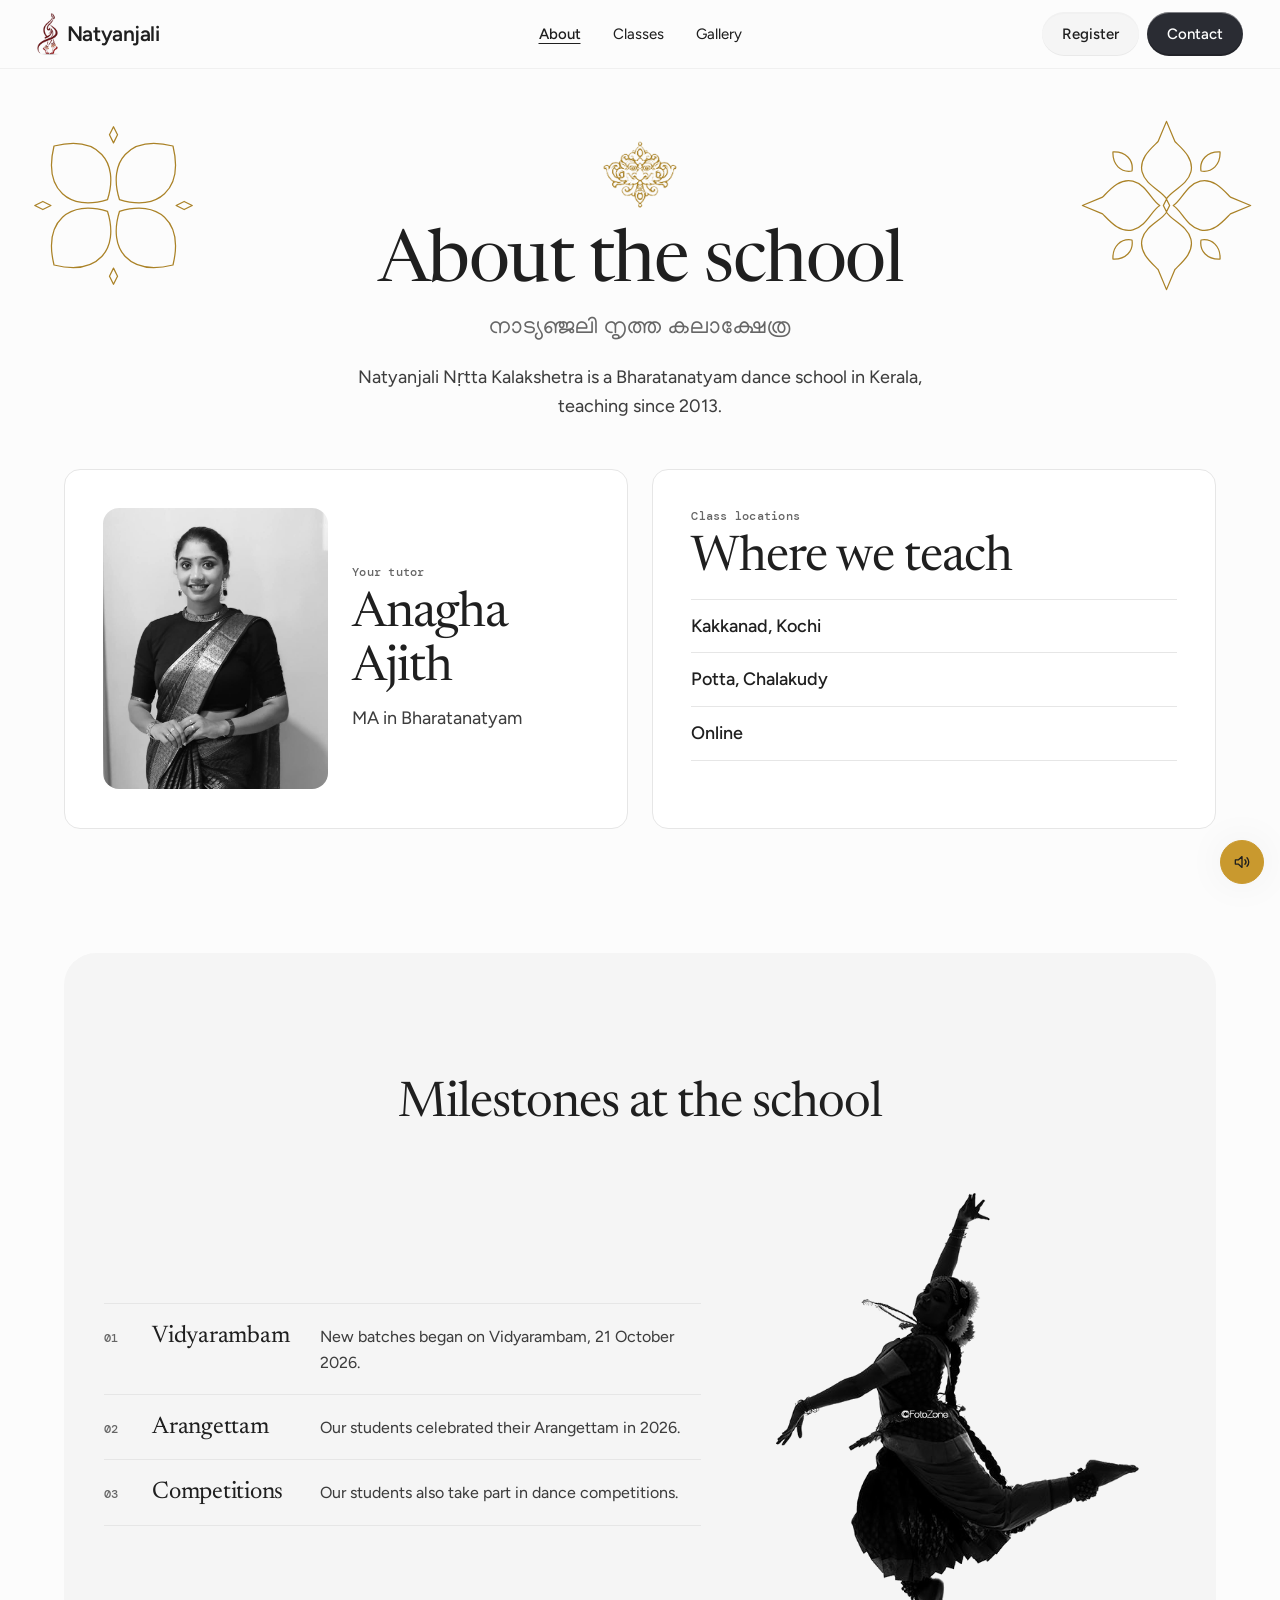
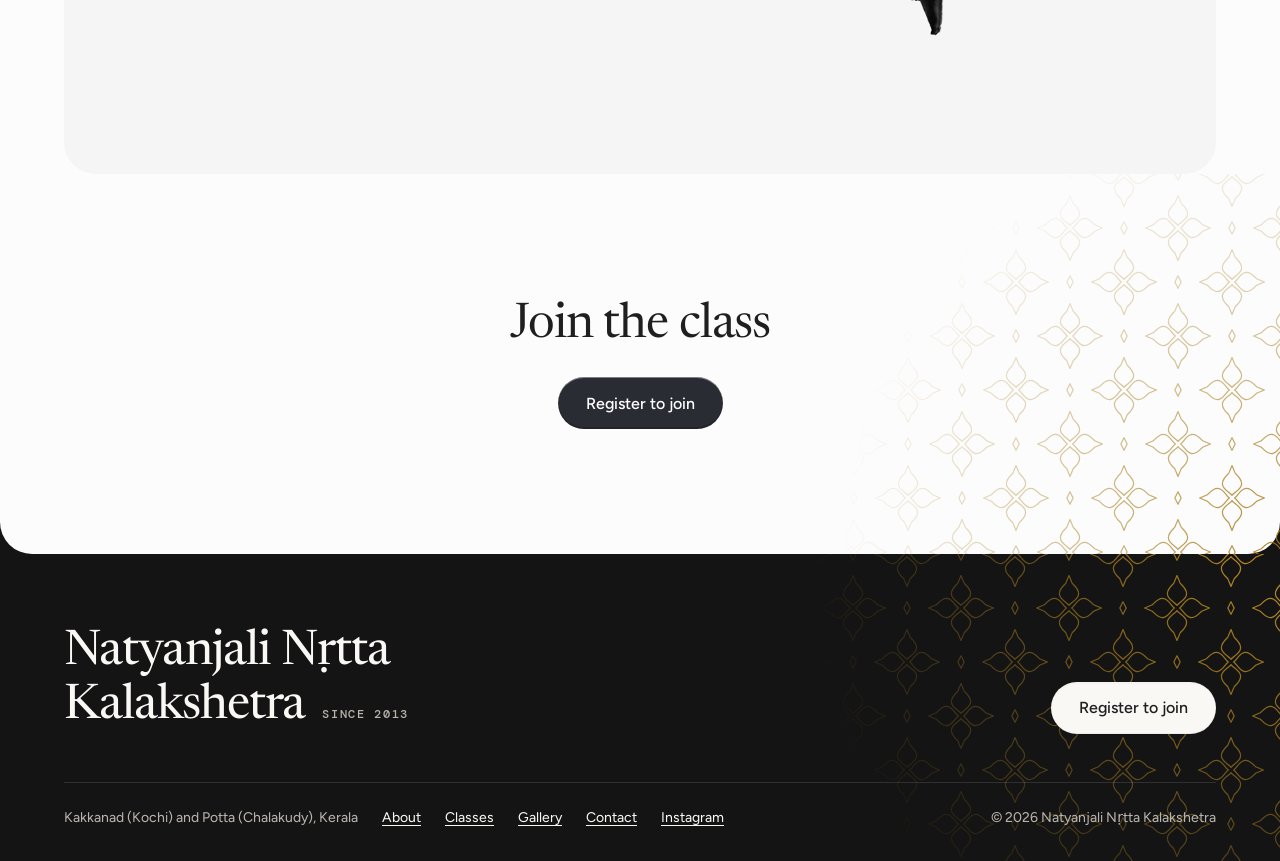
==== commit 7898f79d: "Add Classes page, school logo, Kakkanad and Potta locations, admission and enquiry settings Co-Autho" ====
--- a/about.html
+++ b/about.html
@@ -5,9 +5,9 @@
   <meta name="robots" content="noindex, nofollow">
   <meta name="viewport" content="width=device-width, initial-scale=1">
   <title>About | Natyanjali Nṛtta Kalakshetra</title>
-  <meta name="description" content="Natyanjali Nṛtta Kalakshetra is a Bharatanatyam dance school in Kerala, teaching since 2013 in Kakkanad, Chalakudy and Potta. Tutor: Anagha Ajith.">
+  <meta name="description" content="Natyanjali Nṛtta Kalakshetra is a Bharatanatyam dance school in Kerala, teaching since 2013 in Kakkanad and Potta, and online. Tutor: Anagha Ajith.">
   <meta property="og:title" content="About Natyanjali Nṛtta Kalakshetra">
-  <meta property="og:description" content="A Bharatanatyam dance school in Kerala, teaching since 2013 in Kakkanad, Chalakudy and Potta.">
+  <meta property="og:description" content="A Bharatanatyam dance school in Kerala, teaching since 2013 in Kakkanad and Potta, and online.">
   <meta property="og:type" content="website">
   <meta name="theme-color" content="#fcfcfc">
   <link rel="icon" href="favicon.png" type="image/png">
@@ -32,11 +32,12 @@
     <header class="nav">
       <div class="wrap nav-inner">
         <a class="brand" href="index.html" aria-label="Natyanjali, home">
-          <img src="images/logo.png" alt="" width="25" height="42">
+          <img src="images/logo.png" alt="" width="22" height="42">
           Natyanjali
         </a>
         <nav class="nav-links" aria-label="Pages">
           <a href="about.html" aria-current="page">About</a>
+          <a href="classes.html">Classes</a>
           <a href="gallery.html">Gallery</a>
         </nav>
         <div class="nav-actions">
@@ -52,7 +53,7 @@
           <img src="images/ornament-gold.png" alt="" width="390" height="352">
         </div>
         <h1 class="display">About the school</h1>
-        <p class="hero-malayalam" lang="ml">നാട്യാഞ്ജലി നൃത്ത കലാക്ഷേത്ര</p>
+        <p class="hero-malayalam" lang="ml">നാട്യഞ്ജലി നൃത്ത കലാക്ഷേത്ര</p>
         <p class="lede">Natyanjali Nṛtta Kalakshetra is a Bharatanatyam dance school in Kerala, teaching since 2013.</p>
       </section>
 
@@ -71,9 +72,9 @@
           <p class="label">Class locations</p>
           <h2 class="title">Where we teach</h2>
           <ul class="about-places">
-            <li>Kakkanad</li>
-            <li>Chalakudy</li>
-            <li>Potta</li>
+            <li>Kakkanad, Kochi</li>
+            <li>Potta, Chalakudy</li>
+            <li>Online</li>
           </ul>
         </article>
       </section>
@@ -118,13 +119,14 @@
   <footer class="footer">
     <div class="wrap">
       <div class="footer-top">
-        <p class="footer-name">Natyanjali Nṛtta Kalakshetra</p>
+        <p class="footer-name">Natyanjali Nṛtta Kalakshetra <span>Since 2013</span></p>
         <a class="btn btn-secondary btn-large" href="index.html#register">Register to join</a>
       </div>
       <div class="footer-bottom">
         <ul class="footer-contact" id="footer-contact">
           <li id="footer-address">Kerala, India</li>
           <li><a href="about.html" aria-current="page">About</a></li>
+          <li><a href="classes.html">Classes</a></li>
           <li><a href="gallery.html">Gallery</a></li>
           <li><a href="contact.html">Contact</a></li>
           <li><a id="footer-instagram" target="_blank" rel="noopener">Instagram</a></li>
--- a/css/site.css
+++ b/css/site.css
@@ -498,6 +498,8 @@
 /* On touch screens the map is a picture, so a finger swiping down the page doesn't get caught by it.
    The Get directions button opens the full, interactive map instead. */
 @media (hover: none) { .location-map { pointer-events: none; } }
+.location-online { display: grid; place-items: center; background: var(--surface-2); }
+.location-online img { width: 5.5rem; height: auto; }
 .location-body { display: flex; flex: 1; flex-direction: column; gap: var(--space-2); padding: var(--space-5); }
 .location-body .label { color: var(--text-3); }
 .location-address { flex: 1; margin-bottom: var(--space-3); color: var(--text-2); line-height: 1.5; }
@@ -571,6 +573,63 @@
 .lightbox-prev { left: var(--space-4); top: 50%; transform: translateY(-50%); }
 .lightbox-next { right: var(--space-4); top: 50%; transform: translateY(-50%); }
 
+/* A line at the top of every page, set with `announcement` in js/config.js */
+.announcement { padding: var(--space-2) var(--gutter); background: var(--ink); color: #fff; font-size: var(--text-small); text-align: center; }
+.announcement p { margin: 0 auto; max-width: var(--page-max); }
+.announcement a { color: var(--gold-on-dark); font-weight: var(--weight-medium); text-underline-offset: 3px; }
+
+/* Home page hero: the "Since 2013" label, the two buttons and the Call / WhatsApp line */
+.since-label { margin-top: var(--space-2); color: var(--text-3); font-family: var(--font-mono); font-size: var(--text-label); letter-spacing: 0.14em; text-transform: uppercase; }
+.hero-actions { display: flex; flex-wrap: wrap; justify-content: center; gap: var(--space-3); }
+.hero-contact { margin-top: var(--space-4); color: var(--text-2); font-size: var(--text-small); }
+.hero-contact a { color: var(--text); font-weight: var(--weight-medium); text-decoration: underline; text-underline-offset: 3px; }
+.footer-name span { margin-left: var(--space-2); color: var(--text-inverse-2); font-family: var(--font-mono); font-size: var(--text-label); letter-spacing: 0.14em; text-transform: uppercase; }
+
+/* The admission form button, shown instead of the built-in form when admissionUrl is set */
+#admission-external .label { color: var(--text-3); }
+#admission-external .heading { margin-block: var(--space-1) var(--space-3); }
+.admission-note { margin-bottom: var(--space-5); color: var(--text-2); font-size: var(--text-lede); line-height: 1.55; }
+#admission-external .hint { margin-top: var(--space-3); text-align: center; }
+
+/* Section headings with a small label above the title */
+.section-head .label { display: block; margin-bottom: var(--space-2); color: var(--text-3); }
+
+/* Home page: where and when we teach, three cards that link to the Classes page */
+.glance { padding-bottom: var(--space-7); }
+.glance-grid { display: grid; grid-template-columns: repeat(3, minmax(0, 1fr)); gap: var(--space-5); margin-top: var(--space-7); }
+.glance-card { display: flex; flex-direction: column; gap: var(--space-2); padding: var(--space-5); color: inherit; text-decoration: none; box-shadow: var(--shadow-card); transition: border-color var(--duration-fast) var(--ease-in-out), transform var(--duration-base) var(--ease-out); }
+.glance-card .label { color: var(--text-3); }
+.glance-card p:not(.label) { flex: 1; color: var(--text-2); }
+.glance-link { color: var(--text); font-weight: var(--weight-medium); text-decoration: underline; text-underline-offset: 4px; }
+.glance-card:hover { border-color: var(--gold-on-dark); transform: translateY(-2px); }
+.glance-card:focus-visible { outline: 2px solid var(--blue); outline-offset: 3px; }
+
+/* Classes page */
+.facts-list { display: grid; grid-template-columns: repeat(4, minmax(0, 1fr)); gap: var(--space-3); }
+.facts-list li { padding: var(--space-4); border: 1px solid var(--stroke); border-radius: var(--radius-lg); background: var(--surface-raised); }
+.facts-list .label { display: block; margin-bottom: var(--space-1); color: var(--text-3); }
+.facts-list strong { font-weight: var(--weight-medium); line-height: 1.35; }
+.batches { display: grid; gap: var(--space-5); margin-top: var(--space-7); }
+.batch-card { display: grid; grid-template-columns: minmax(0, 0.8fr) minmax(0, 1.7fr); gap: var(--space-6); padding: clamp(var(--space-5), 3vw, 2.5rem); box-shadow: var(--shadow-card); }
+.batch-head .label { color: var(--text-3); }
+.batch-head .title { margin-block: var(--space-1) var(--space-2); }
+.batch-address { color: var(--text); }
+.batch-for { margin-top: var(--space-3); color: var(--text-2); }
+.batch-head .btn { margin-top: var(--space-4); }
+.batch-groups { display: grid; grid-template-columns: repeat(2, minmax(0, 1fr)); gap: var(--space-5) var(--space-6); align-content: start; }
+.batch-group h3 { font-family: var(--font-display); font-size: 1.25rem; font-weight: var(--weight-regular); letter-spacing: -0.01em; }
+.batch-days { margin: 2px 0 var(--space-2); color: var(--text-3); font-size: var(--text-small); }
+.batch-group h3 + .batch-list { margin-top: var(--space-2); }
+.batch-list li { display: flex; justify-content: space-between; align-items: baseline; gap: var(--space-3); padding-block: var(--space-2); border-top: 1px solid var(--stroke); }
+.batch-list li:last-child { border-bottom: 1px solid var(--stroke); }
+.batch-list b { display: block; font-weight: var(--weight-medium); }
+.batch-list small { display: block; color: var(--text-3); font-size: var(--text-small); }
+.batch-list li > span:last-child { flex: none; color: var(--text-2); text-align: right; white-space: nowrap; }
+.policy-list dd { margin-top: var(--space-1); color: var(--text-2); line-height: 1.55; }
+.know-card .title { margin-bottom: var(--space-3); }
+.cta-buttons { display: flex; flex-wrap: wrap; justify-content: center; gap: var(--space-3); margin-top: var(--space-5); }
+.cta-buttons .btn { margin-top: 0; }
+
 .about-journey { margin-top: var(--space-9); }
 
 /* Cropped to the dancer, so the photo's floor and corners don't show as a box */
@@ -847,6 +906,10 @@
   .register-intro { position: static; }
 
   .about-cards { grid-template-columns: minmax(0, 1fr); }
+  .glance-grid { grid-template-columns: minmax(0, 1fr); margin-top: var(--space-6); }
+  .facts-list { grid-template-columns: repeat(2, minmax(0, 1fr)); }
+  .batch-card { grid-template-columns: minmax(0, 1fr); gap: var(--space-5); }
+  .batch-groups { grid-template-columns: minmax(0, 1fr); }
   .tutor-card { grid-template-columns: minmax(0, 1fr); }
   .tutor-portrait { width: min(100%, 18rem); }
   .gallery-grid { margin-top: var(--space-6); }
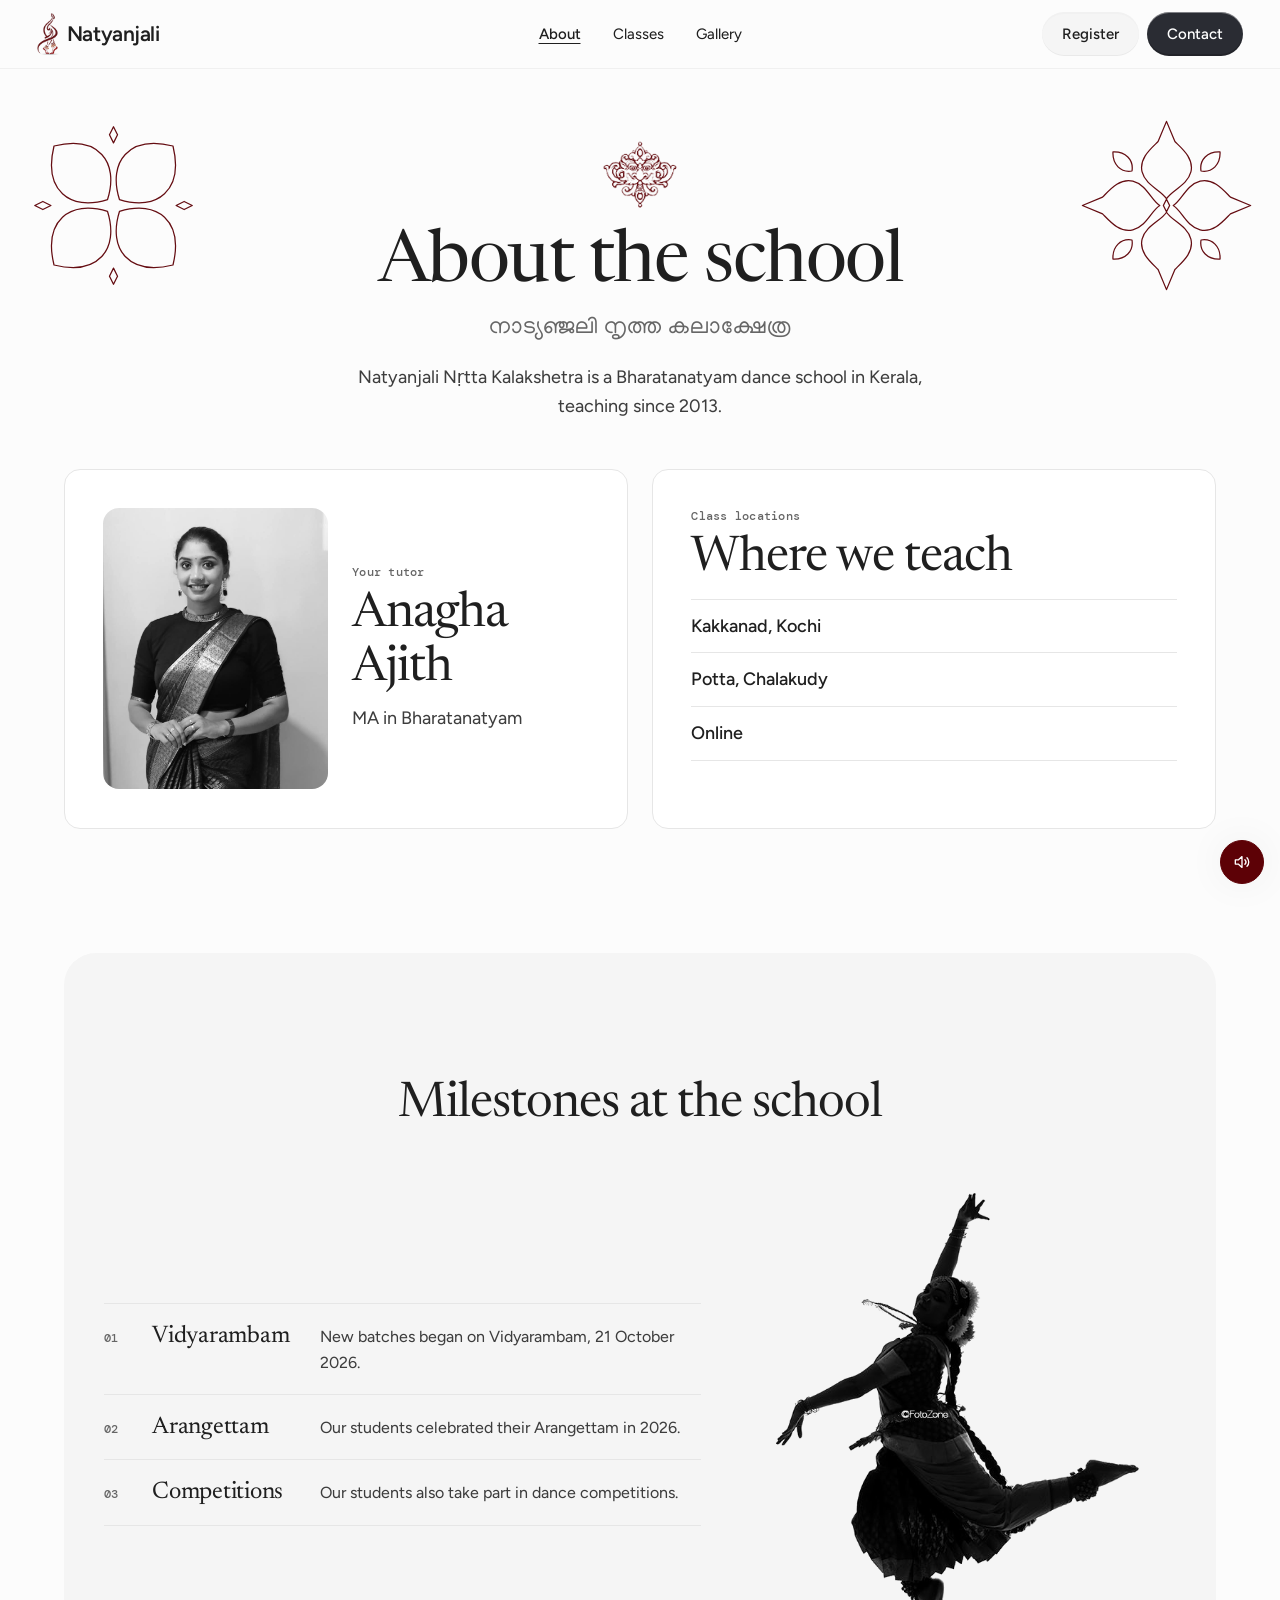
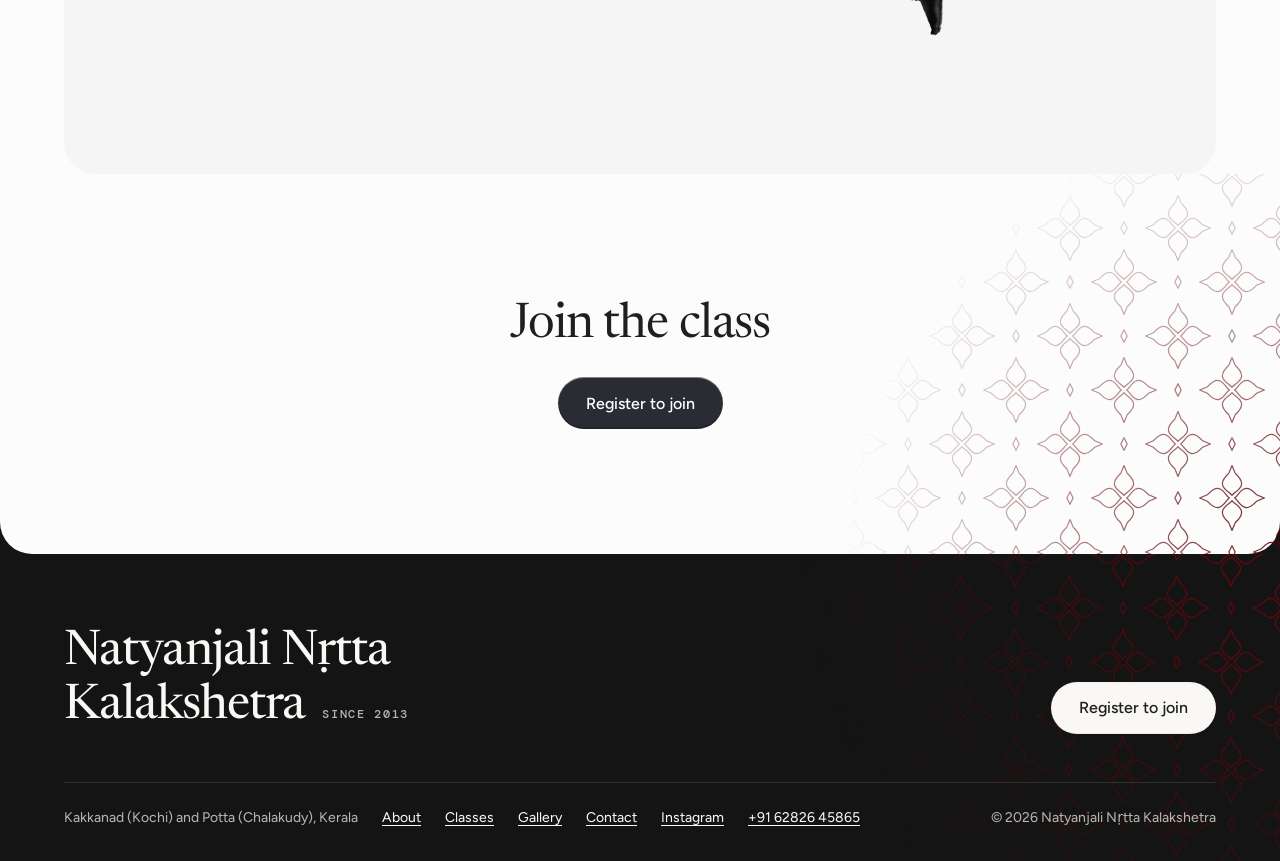
==== commit 4a49ba2f: "Illustrations and accents in the logo maroon instead of gold Co-Authored-By: Claude Sonnet 5.5 <nore" ====
--- a/about.html
+++ b/about.html
@@ -50,7 +50,7 @@
     <main id="main">
       <section class="wrap about-head">
         <div class="ornament" aria-hidden="true">
-          <img src="images/ornament-gold.png" alt="" width="390" height="352">
+          <img src="images/ornament.png" alt="" width="390" height="352">
         </div>
         <h1 class="display">About the school</h1>
         <p class="hero-malayalam" lang="ml">നാട്യഞ്ജലി നൃത്ത കലാക്ഷേത്ര</p>
--- a/css/tokens.css
+++ b/css/tokens.css
@@ -33,7 +33,8 @@
   --danger: #b3261e;
 
   /* The footer rosette. The logo's disc in favicon.svg uses the same value. */
-  --gold-on-dark: #c9992e;
+  --accent: #5d0106;          /* the maroon of the school logo */
+  --accent-on-dark: #c4545b;  /* the same maroon, lifted so it shows on the dark footer and banner */
 
   /* Type families */
   --font-display: "Newsreader", "Noto Serif Malayalam", Georgia, serif;
--- a/css/site.css
+++ b/css/site.css
@@ -93,7 +93,7 @@
   line-height: 1.35;
 }
 
-/* The small gold ornament that sits above headings */
+/* The small ornament that sits above headings */
 .ornament {
   width: 76px;
   margin-inline: auto;
@@ -128,11 +128,11 @@
   box-shadow: var(--shadow-button-primary);
   color: #fff;
 }
-/* On hover the button fills with gold and the text turns dark, which keeps it readable (about 6:1). */
+/* On hover the button fills with the logo maroon and the text stays white (about 15:1). */
 .btn-primary:hover:not(.is-waiting) {
-  background: var(--gold-on-dark);
+  background: var(--accent);
   box-shadow: none;
-  color: var(--text);
+  color: #fff;
 }
 
 .btn-secondary {
@@ -212,7 +212,7 @@
 
 .hero-inner { position: relative; z-index: 1; padding-block: var(--space-7); }
 
-/* The gold temple pillar on the left balances the dancer on the right. Both are sized from the same
+/* The temple pillar on the left balances the dancer on the right. Both are sized from the same
    height (--hero-h) so the pillar always runs from her raised hand down to her feet. */
 .hero {
   --hero-h: min(calc(100svh - var(--nav-height)), 760px);
@@ -289,7 +289,7 @@
 .register-intro { position: sticky; top: calc(var(--nav-height) + var(--space-6)); }
 .register-intro .lede { margin-top: var(--space-3); }
 
-/* A soft clearing, so the gold pattern passes around this text and not through it */
+/* A soft clearing, so the pattern passes around this text and not through it */
 .register-intro { background: var(--surface); box-shadow: 0 0 28px 28px var(--surface); }
 
 .next-steps-title { margin-top: var(--space-6); margin-bottom: var(--space-2); color: var(--text); font-size: var(--text-body); font-weight: var(--weight-medium); }
@@ -431,7 +431,7 @@
   height: 52px;
   margin: 0 auto var(--space-4);
   border-radius: 50%;
-  background: linear-gradient(180deg, #d5650f 0%, #eaaf1c 100%);
+  background: var(--accent);
   color: #fff;
 }
 .done .heading { margin-bottom: var(--space-2); }
@@ -567,7 +567,7 @@
   cursor: pointer;
   transition: background-color var(--duration-fast) var(--ease-in-out), color var(--duration-fast) var(--ease-in-out);
 }
-.lightbox-button:hover { border-color: var(--gold-on-dark); background: var(--gold-on-dark); color: var(--text); }
+.lightbox-button:hover { border-color: var(--accent-on-dark); background: var(--accent); color: #fff; }
 .lightbox-button:focus-visible { outline: 2px solid #fff; outline-offset: 3px; }
 .lightbox-close { top: var(--space-4); right: var(--space-4); }
 .lightbox-prev { left: var(--space-4); top: 50%; transform: translateY(-50%); }
@@ -576,7 +576,7 @@
 /* A line at the top of every page, set with `announcement` in js/config.js */
 .announcement { padding: var(--space-2) var(--gutter); background: var(--ink); color: #fff; font-size: var(--text-small); text-align: center; }
 .announcement p { margin: 0 auto; max-width: var(--page-max); }
-.announcement a { color: var(--gold-on-dark); font-weight: var(--weight-medium); text-underline-offset: 3px; }
+.announcement a { color: var(--accent-on-dark); font-weight: var(--weight-medium); text-underline-offset: 3px; }
 
 /* Home page hero: the "Since 2013" label, the two buttons and the Call / WhatsApp line */
 .since-label { margin-top: var(--space-2); color: var(--text-3); font-family: var(--font-mono); font-size: var(--text-label); letter-spacing: 0.14em; text-transform: uppercase; }
@@ -601,7 +601,7 @@
 .glance-card .label { color: var(--text-3); }
 .glance-card p:not(.label) { flex: 1; color: var(--text-2); }
 .glance-link { color: var(--text); font-weight: var(--weight-medium); text-decoration: underline; text-underline-offset: 4px; }
-.glance-card:hover { border-color: var(--gold-on-dark); transform: translateY(-2px); }
+.glance-card:hover { border-color: var(--accent); transform: translateY(-2px); }
 .glance-card:focus-visible { outline: 2px solid var(--blue); outline-offset: 3px; }
 
 /* Classes page */
@@ -792,7 +792,7 @@
   mask-image: radial-gradient(circle at 0% 100%, #000 0%, transparent 72%);
 }
 
-/* The gold temple carving in the top-left corner of the learning stages panel */
+/* The temple carving in the top-left corner of the learning stages panel */
 .journey-bracket {
   position: absolute;
   top: var(--space-5);
@@ -981,7 +981,7 @@
   transition: background-color var(--duration-fast) var(--ease-in-out), color var(--duration-fast) var(--ease-in-out), border-color var(--duration-fast) var(--ease-in-out);
 }
 .sound-toggle svg { flex: none; }
-.sound-toggle[aria-pressed="true"] { border-color: var(--gold-on-dark); background: var(--gold-on-dark); color: var(--text); }
+.sound-toggle[aria-pressed="true"] { border-color: var(--accent); background: var(--accent); color: #fff; }
 
 /* Only one icon shows at a time */
 .sound-toggle [class^="ic-"] { display: none; }
@@ -1003,7 +1003,7 @@
 .sound-toggle:focus-visible[aria-pressed="false"] .ic-play { display: inline; }
 
 @media (hover: hover) {
-  .sound-toggle:hover { border-color: var(--gold-on-dark); color: var(--text); }
+  .sound-toggle:hover { border-color: var(--accent); color: var(--text); }
   .sound-toggle:hover .sound-label { max-width: 6rem; margin-left: 0.5rem; margin-right: 0.25rem; opacity: 1; }
   .sound-toggle:hover[aria-pressed="true"] .ic-playing,
   .sound-toggle:hover[aria-pressed="false"] .ic-muted { display: none; }
@@ -1030,3 +1030,22 @@
   html { scroll-behavior: auto; }
   *, *::before, *::after { transition-duration: 0.01ms !important; transition-delay: 0ms !important; }
 }
+.batch-head strong { color: var(--text); font-weight: 600; }
+
+/* Opening hours on a location card */
+.location-hours { margin-bottom: var(--space-3); border-top: 1px solid var(--stroke); }
+.location-hours div { display: flex; justify-content: space-between; gap: var(--space-3); padding-block: 0.4rem; border-bottom: 1px solid var(--stroke); font-size: var(--text-small); color: var(--text-2); }
+.location-hours dd { white-space: nowrap; }
+
+/* Google rating and testimonials */
+.reviews .section-head { margin-bottom: var(--space-5); }
+.rating-card { display: flex; flex-wrap: wrap; align-items: center; justify-content: center; gap: var(--space-3) var(--space-6); padding: var(--space-5) var(--space-6); box-shadow: var(--shadow-card); }
+.rating-score { display: flex; align-items: baseline; gap: var(--space-3); font-family: var(--font-display); font-size: clamp(2.5rem, 6vw, 3.5rem); line-height: 1; letter-spacing: -0.02em; }
+.rating-stars { color: var(--accent); font-family: var(--font-body); font-size: 1.25rem; letter-spacing: 0.15em; }
+.rating-text { color: var(--text-2); font-size: var(--text-lede); }
+.testimonial-grid { display: grid; grid-template-columns: repeat(auto-fit, minmax(16rem, 1fr)); gap: var(--space-4); margin-top: var(--space-4); }
+.testimonial-grid:empty { display: none; }
+.testimonial { padding: var(--space-5); margin: 0; box-shadow: var(--shadow-card); }
+.testimonial blockquote { margin: 0 0 var(--space-3); font-family: var(--font-display); font-size: 1.2rem; line-height: 1.45; color: var(--text); }
+.testimonial figcaption { color: var(--text-3); font-size: var(--text-small); }
+@media (max-width: 600px) { .rating-card { padding: var(--space-5); text-align: center; } }
